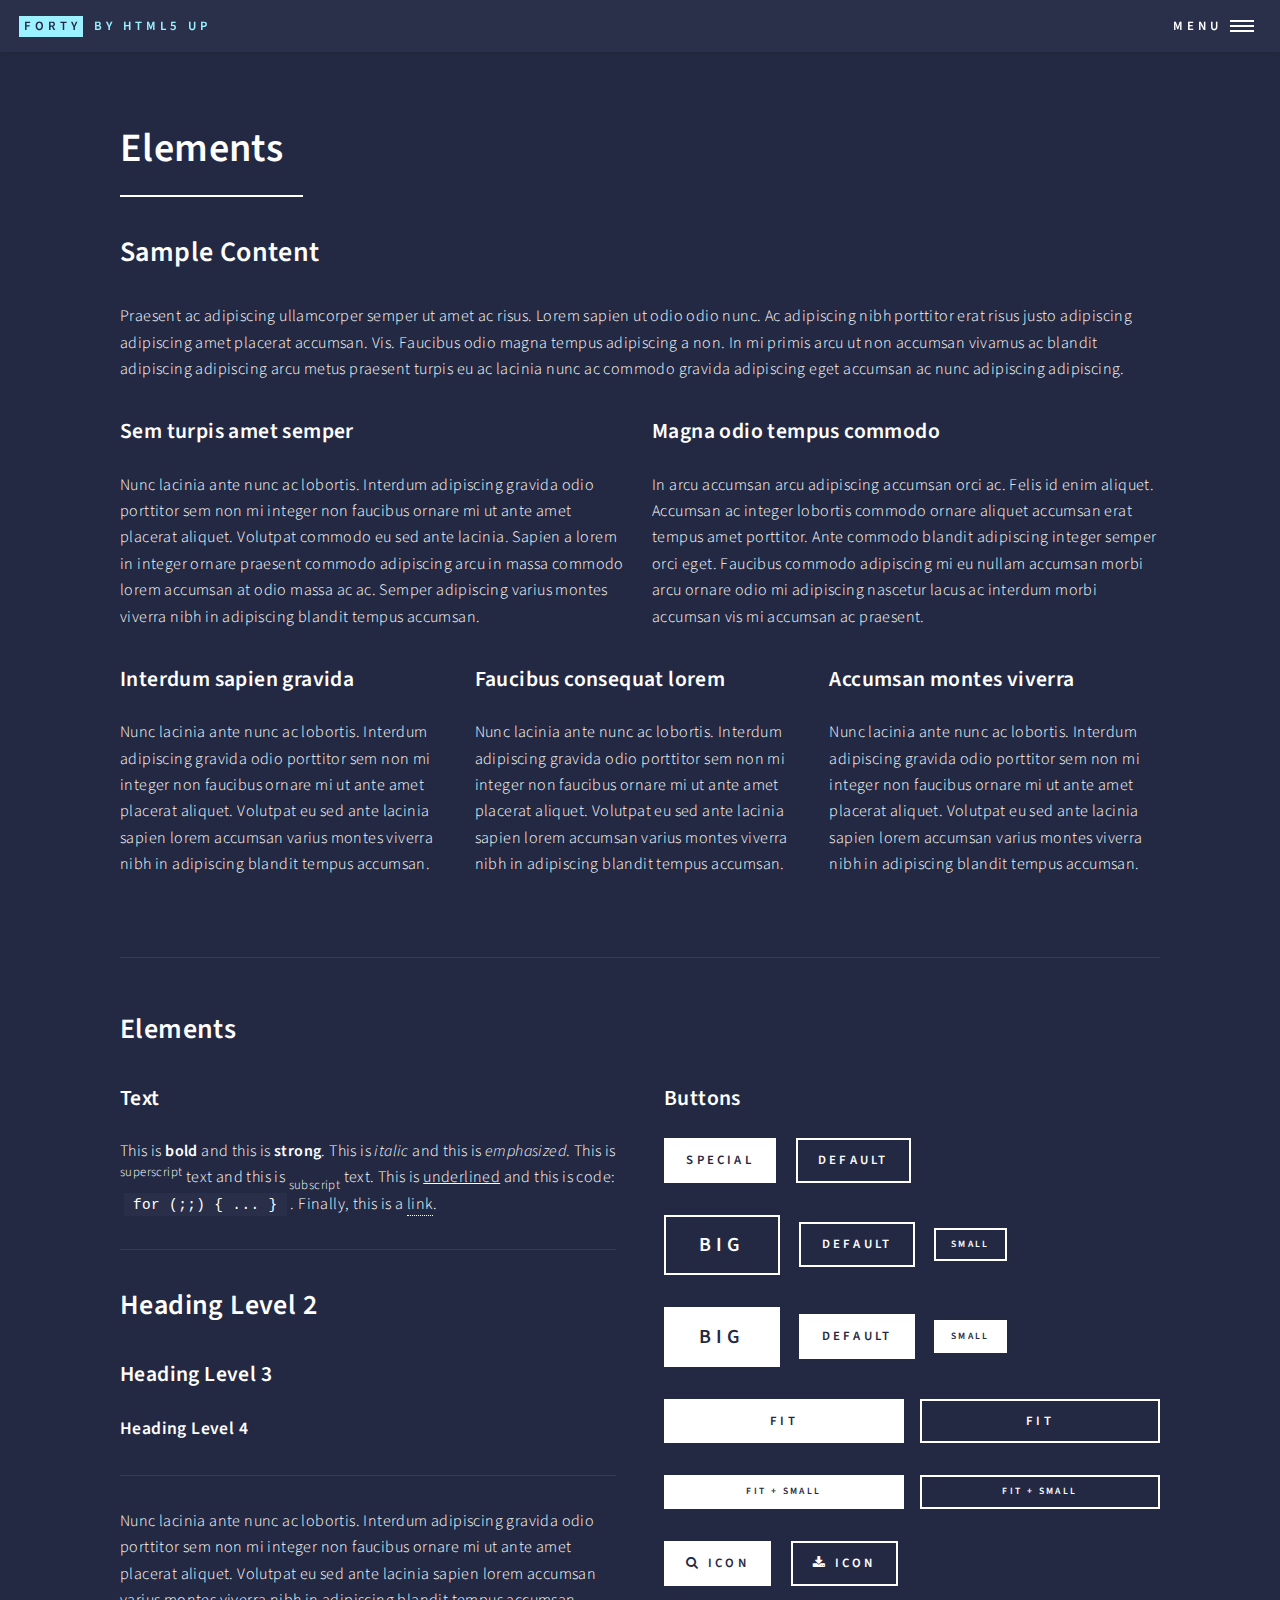
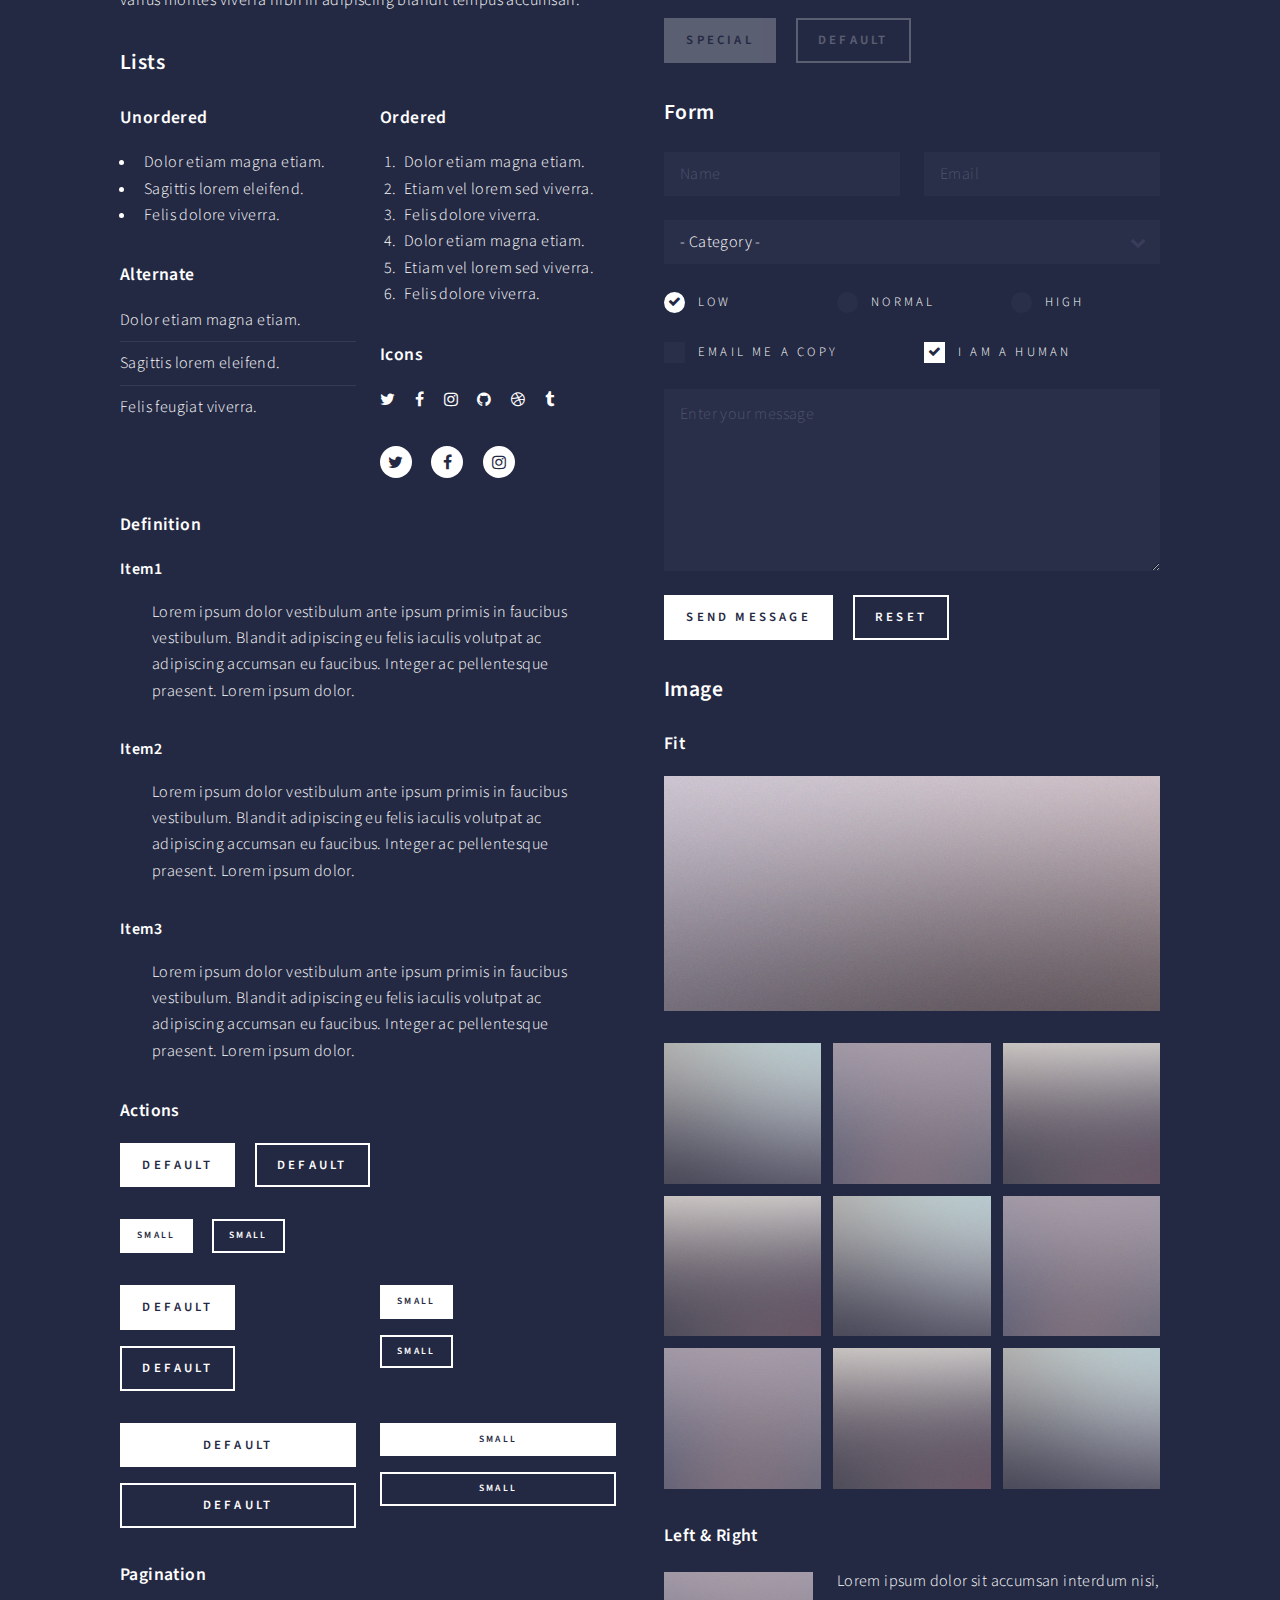
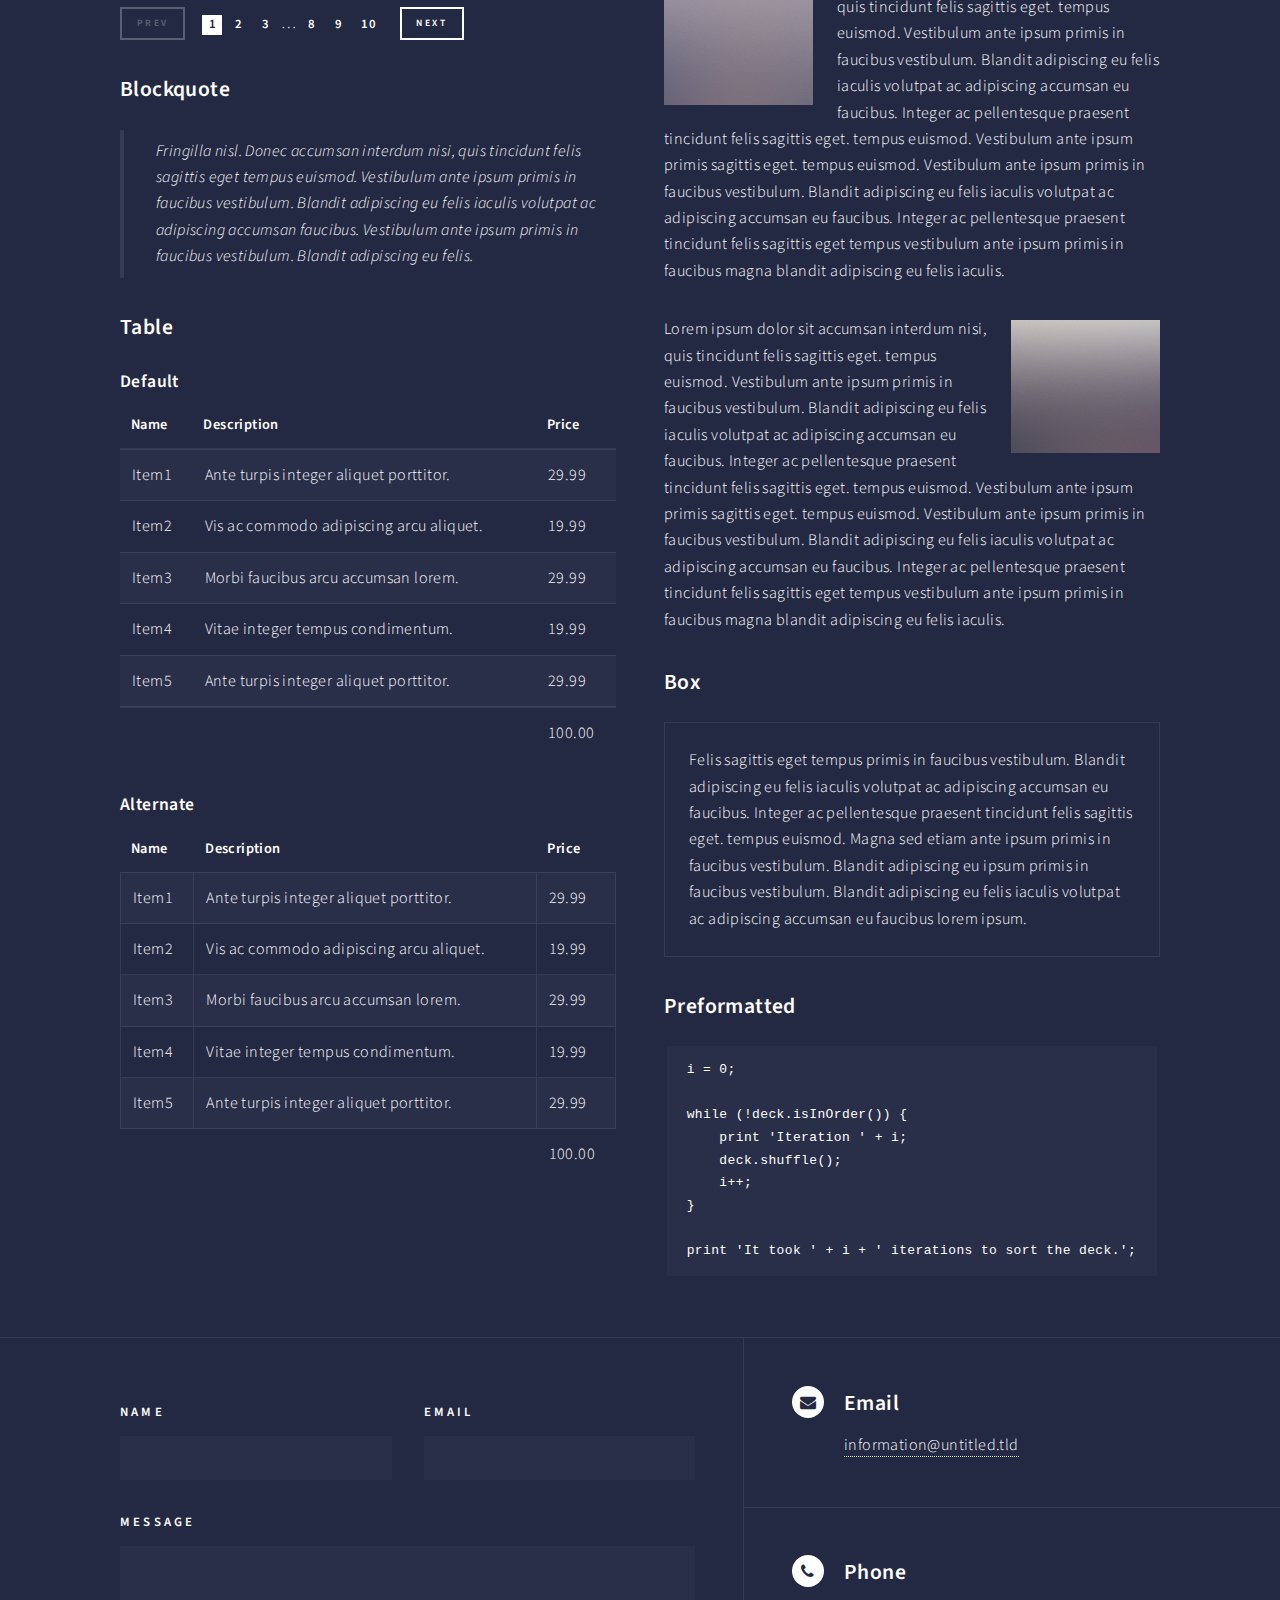
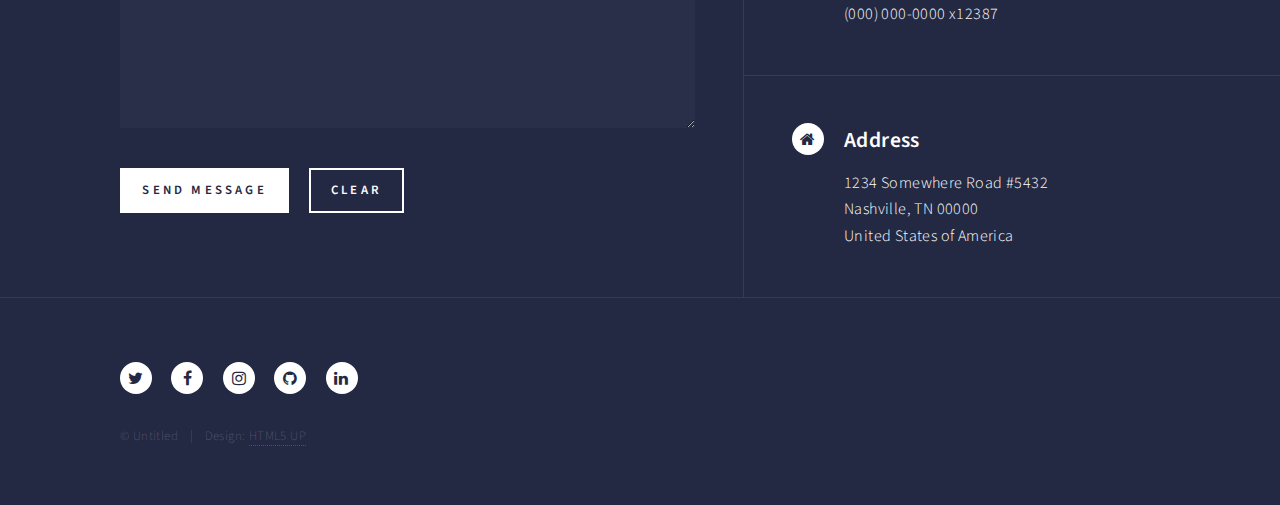
==== elements.html @ f76a2485 "Initial push" ====
<!DOCTYPE HTML>
<!--
	Forty by HTML5 UP
	html5up.net | @ajlkn
	Free for personal and commercial use under the CCA 3.0 license (html5up.net/license)
-->
<html>
	<head>
		<title>Elements - Forty by HTML5 UP</title>
		<meta charset="utf-8" />
		<meta name="viewport" content="width=device-width, initial-scale=1, user-scalable=no" />
		<!--[if lte IE 8]><script src="assets/js/ie/html5shiv.js"></script><![endif]-->
		<link rel="stylesheet" href="assets/css/main.css" />
		<!--[if lte IE 9]><link rel="stylesheet" href="assets/css/ie9.css" /><![endif]-->
		<!--[if lte IE 8]><link rel="stylesheet" href="assets/css/ie8.css" /><![endif]-->
	</head>
	<body>

		<!-- Wrapper -->
			<div id="wrapper">

				<!-- Header -->
					<header id="header">
						<a href="index.html" class="logo"><strong>Forty</strong> <span>by HTML5 UP</span></a>
						<nav>
							<a href="#menu">Menu</a>
						</nav>
					</header>

				<!-- Menu -->
					<nav id="menu">
						<ul class="links">
							<li><a href="index.html">Home</a></li>
							<li><a href="landing.html">Landing</a></li>
							<li><a href="generic.html">Generic</a></li>
							<li><a href="elements.html">Elements</a></li>
						</ul>
						<ul class="actions vertical">
							<li><a href="#" class="button special fit">Get Started</a></li>
							<li><a href="#" class="button fit">Log In</a></li>
						</ul>
					</nav>

				<!-- Main -->
					<div id="main" class="alt">

						<!-- One -->
							<section id="one">
								<div class="inner">
									<header class="major">
										<h1>Elements</h1>
									</header>

									<!-- Content -->
										<h2 id="content">Sample Content</h2>
										<p>Praesent ac adipiscing ullamcorper semper ut amet ac risus. Lorem sapien ut odio odio nunc. Ac adipiscing nibh porttitor erat risus justo adipiscing adipiscing amet placerat accumsan. Vis. Faucibus odio magna tempus adipiscing a non. In mi primis arcu ut non accumsan vivamus ac blandit adipiscing adipiscing arcu metus praesent turpis eu ac lacinia nunc ac commodo gravida adipiscing eget accumsan ac nunc adipiscing adipiscing.</p>
										<div class="row">
											<div class="6u 12u$(small)">
												<h3>Sem turpis amet semper</h3>
												<p>Nunc lacinia ante nunc ac lobortis. Interdum adipiscing gravida odio porttitor sem non mi integer non faucibus ornare mi ut ante amet placerat aliquet. Volutpat commodo eu sed ante lacinia. Sapien a lorem in integer ornare praesent commodo adipiscing arcu in massa commodo lorem accumsan at odio massa ac ac. Semper adipiscing varius montes viverra nibh in adipiscing blandit tempus accumsan.</p>
											</div>
											<div class="6u$ 12u$(small)">
												<h3>Magna odio tempus commodo</h3>
												<p>In arcu accumsan arcu adipiscing accumsan orci ac. Felis id enim aliquet. Accumsan ac integer lobortis commodo ornare aliquet accumsan erat tempus amet porttitor. Ante commodo blandit adipiscing integer semper orci eget. Faucibus commodo adipiscing mi eu nullam accumsan morbi arcu ornare odio mi adipiscing nascetur lacus ac interdum morbi accumsan vis mi accumsan ac praesent.</p>
											</div>
											<!-- Break -->
											<div class="4u 12u$(medium)">
												<h3>Interdum sapien gravida</h3>
												<p>Nunc lacinia ante nunc ac lobortis. Interdum adipiscing gravida odio porttitor sem non mi integer non faucibus ornare mi ut ante amet placerat aliquet. Volutpat eu sed ante lacinia sapien lorem accumsan varius montes viverra nibh in adipiscing blandit tempus accumsan.</p>
											</div>
											<div class="4u 12u$(medium)">
												<h3>Faucibus consequat lorem</h3>
												<p>Nunc lacinia ante nunc ac lobortis. Interdum adipiscing gravida odio porttitor sem non mi integer non faucibus ornare mi ut ante amet placerat aliquet. Volutpat eu sed ante lacinia sapien lorem accumsan varius montes viverra nibh in adipiscing blandit tempus accumsan.</p>
											</div>
											<div class="4u$ 12u$(medium)">
												<h3>Accumsan montes viverra</h3>
												<p>Nunc lacinia ante nunc ac lobortis. Interdum adipiscing gravida odio porttitor sem non mi integer non faucibus ornare mi ut ante amet placerat aliquet. Volutpat eu sed ante lacinia sapien lorem accumsan varius montes viverra nibh in adipiscing blandit tempus accumsan.</p>
											</div>
										</div>

									<hr class="major" />

									<!-- Elements -->
										<h2 id="elements">Elements</h2>
										<div class="row 200%">
											<div class="6u 12u$(medium)">

												<!-- Text stuff -->
													<h3>Text</h3>
													<p>This is <b>bold</b> and this is <strong>strong</strong>. This is <i>italic</i> and this is <em>emphasized</em>.
													This is <sup>superscript</sup> text and this is <sub>subscript</sub> text.
													This is <u>underlined</u> and this is code: <code>for (;;) { ... }</code>.
													Finally, this is a <a href="#">link</a>.</p>
													<hr />
													<h2>Heading Level 2</h2>
													<h3>Heading Level 3</h3>
													<h4>Heading Level 4</h4>
													<hr />
													<p>Nunc lacinia ante nunc ac lobortis. Interdum adipiscing gravida odio porttitor sem non mi integer non faucibus ornare mi ut ante amet placerat aliquet. Volutpat eu sed ante lacinia sapien lorem accumsan varius montes viverra nibh in adipiscing blandit tempus accumsan.</p>

												<!-- Lists -->
													<h3>Lists</h3>
													<div class="row">
														<div class="6u 12u$(small)">

															<h4>Unordered</h4>
															<ul>
																<li>Dolor etiam magna etiam.</li>
																<li>Sagittis lorem eleifend.</li>
																<li>Felis dolore viverra.</li>
															</ul>

															<h4>Alternate</h4>
															<ul class="alt">
																<li>Dolor etiam magna etiam.</li>
																<li>Sagittis lorem eleifend.</li>
																<li>Felis feugiat viverra.</li>
															</ul>

														</div>
														<div class="6u$ 12u$(small)">

															<h4>Ordered</h4>
															<ol>
																<li>Dolor etiam magna etiam.</li>
																<li>Etiam vel lorem sed viverra.</li>
																<li>Felis dolore viverra.</li>
																<li>Dolor etiam magna etiam.</li>
																<li>Etiam vel lorem sed viverra.</li>
																<li>Felis dolore viverra.</li>
															</ol>

															<h4>Icons</h4>
															<ul class="icons">
																<li><a href="#" class="icon fa-twitter"><span class="label">Twitter</span></a></li>
																<li><a href="#" class="icon fa-facebook"><span class="label">Facebook</span></a></li>
																<li><a href="#" class="icon fa-instagram"><span class="label">Instagram</span></a></li>
																<li><a href="#" class="icon fa-github"><span class="label">Github</span></a></li>
																<li><a href="#" class="icon fa-dribbble"><span class="label">Dribbble</span></a></li>
																<li><a href="#" class="icon fa-tumblr"><span class="label">Tumblr</span></a></li>
															</ul>
															<ul class="icons">
																<li><a href="#" class="icon alt fa-twitter"><span class="label">Twitter</span></a></li>
																<li><a href="#" class="icon alt fa-facebook"><span class="label">Facebook</span></a></li>
																<li><a href="#" class="icon alt fa-instagram"><span class="label">Instagram</span></a></li>
															</ul>

														</div>
													</div>
													<h4>Definition</h4>
													<dl>
														<dt>Item1</dt>
														<dd>
															<p>Lorem ipsum dolor vestibulum ante ipsum primis in faucibus vestibulum. Blandit adipiscing eu felis iaculis volutpat ac adipiscing accumsan eu faucibus. Integer ac pellentesque praesent. Lorem ipsum dolor.</p>
														</dd>
														<dt>Item2</dt>
														<dd>
															<p>Lorem ipsum dolor vestibulum ante ipsum primis in faucibus vestibulum. Blandit adipiscing eu felis iaculis volutpat ac adipiscing accumsan eu faucibus. Integer ac pellentesque praesent. Lorem ipsum dolor.</p>
														</dd>
														<dt>Item3</dt>
														<dd>
															<p>Lorem ipsum dolor vestibulum ante ipsum primis in faucibus vestibulum. Blandit adipiscing eu felis iaculis volutpat ac adipiscing accumsan eu faucibus. Integer ac pellentesque praesent. Lorem ipsum dolor.</p>
														</dd>
													</dl>

													<h4>Actions</h4>
													<ul class="actions">
														<li><a href="#" class="button special">Default</a></li>
														<li><a href="#" class="button">Default</a></li>
													</ul>
													<ul class="actions small">
														<li><a href="#" class="button special small">Small</a></li>
														<li><a href="#" class="button small">Small</a></li>
													</ul>
													<div class="row">
														<div class="6u 12u$(small)">
															<ul class="actions vertical">
																<li><a href="#" class="button special">Default</a></li>
																<li><a href="#" class="button">Default</a></li>
															</ul>
														</div>
														<div class="6u$ 12u$(small)">
															<ul class="actions vertical small">
																<li><a href="#" class="button special small">Small</a></li>
																<li><a href="#" class="button small">Small</a></li>
															</ul>
														</div>
														<div class="6u 12u$(small)">
															<ul class="actions vertical">
																<li><a href="#" class="button special fit">Default</a></li>
																<li><a href="#" class="button fit">Default</a></li>
															</ul>
														</div>
														<div class="6u$ 12u$(small)">
															<ul class="actions vertical small">
																<li><a href="#" class="button special small fit">Small</a></li>
																<li><a href="#" class="button small fit">Small</a></li>
															</ul>
														</div>
													</div>

													<h4>Pagination</h4>
													<ul class="pagination">
														<li><span class="button small disabled">Prev</span></li>
														<li><a href="#" class="page active">1</a></li>
														<li><a href="#" class="page">2</a></li>
														<li><a href="#" class="page">3</a></li>
														<li><span>&hellip;</span></li>
														<li><a href="#" class="page">8</a></li>
														<li><a href="#" class="page">9</a></li>
														<li><a href="#" class="page">10</a></li>
														<li><a href="#" class="button small">Next</a></li>
													</ul>

												<!-- Blockquote -->
													<h3>Blockquote</h3>
													<blockquote>Fringilla nisl. Donec accumsan interdum nisi, quis tincidunt felis sagittis eget tempus euismod. Vestibulum ante ipsum primis in faucibus vestibulum. Blandit adipiscing eu felis iaculis volutpat ac adipiscing accumsan faucibus. Vestibulum ante ipsum primis in faucibus vestibulum. Blandit adipiscing eu felis.</blockquote>

												<!-- Table -->
													<h3>Table</h3>

													<h4>Default</h4>
													<div class="table-wrapper">
														<table>
															<thead>
																<tr>
																	<th>Name</th>
																	<th>Description</th>
																	<th>Price</th>
																</tr>
															</thead>
															<tbody>
																<tr>
																	<td>Item1</td>
																	<td>Ante turpis integer aliquet porttitor.</td>
																	<td>29.99</td>
																</tr>
																<tr>
																	<td>Item2</td>
																	<td>Vis ac commodo adipiscing arcu aliquet.</td>
																	<td>19.99</td>
																</tr>
																<tr>
																	<td>Item3</td>
																	<td> Morbi faucibus arcu accumsan lorem.</td>
																	<td>29.99</td>
																</tr>
																<tr>
																	<td>Item4</td>
																	<td>Vitae integer tempus condimentum.</td>
																	<td>19.99</td>
																</tr>
																<tr>
																	<td>Item5</td>
																	<td>Ante turpis integer aliquet porttitor.</td>
																	<td>29.99</td>
																</tr>
															</tbody>
															<tfoot>
																<tr>
																	<td colspan="2"></td>
																	<td>100.00</td>
																</tr>
															</tfoot>
														</table>
													</div>

													<h4>Alternate</h4>
													<div class="table-wrapper">
														<table class="alt">
															<thead>
																<tr>
																	<th>Name</th>
																	<th>Description</th>
																	<th>Price</th>
																</tr>
															</thead>
															<tbody>
																<tr>
																	<td>Item1</td>
																	<td>Ante turpis integer aliquet porttitor.</td>
																	<td>29.99</td>
																</tr>
																<tr>
																	<td>Item2</td>
																	<td>Vis ac commodo adipiscing arcu aliquet.</td>
																	<td>19.99</td>
																</tr>
																<tr>
																	<td>Item3</td>
																	<td> Morbi faucibus arcu accumsan lorem.</td>
																	<td>29.99</td>
																</tr>
																<tr>
																	<td>Item4</td>
																	<td>Vitae integer tempus condimentum.</td>
																	<td>19.99</td>
																</tr>
																<tr>
																	<td>Item5</td>
																	<td>Ante turpis integer aliquet porttitor.</td>
																	<td>29.99</td>
																</tr>
															</tbody>
															<tfoot>
																<tr>
																	<td colspan="2"></td>
																	<td>100.00</td>
																</tr>
															</tfoot>
														</table>
													</div>

											</div>
											<div class="6u$ 12u$(medium)">

												<!-- Buttons -->
													<h3>Buttons</h3>
													<ul class="actions">
														<li><a href="#" class="button special">Special</a></li>
														<li><a href="#" class="button">Default</a></li>
													</ul>
													<ul class="actions">
														<li><a href="#" class="button big">Big</a></li>
														<li><a href="#" class="button">Default</a></li>
														<li><a href="#" class="button small">Small</a></li>
													</ul>
													<ul class="actions">
														<li><a href="#" class="button special big">Big</a></li>
														<li><a href="#" class="button special">Default</a></li>
														<li><a href="#" class="button special small">Small</a></li>
													</ul>
													<ul class="actions fit">
														<li><a href="#" class="button special fit">Fit</a></li>
														<li><a href="#" class="button fit">Fit</a></li>
													</ul>
													<ul class="actions fit small">
														<li><a href="#" class="button special fit small">Fit + Small</a></li>
														<li><a href="#" class="button fit small">Fit + Small</a></li>
													</ul>
													<ul class="actions">
														<li><a href="#" class="button special icon fa-search">Icon</a></li>
														<li><a href="#" class="button icon fa-download">Icon</a></li>
													</ul>
													<ul class="actions">
														<li><span class="button special disabled">Special</span></li>
														<li><span class="button disabled">Default</span></li>
													</ul>

												<!-- Form -->
													<h3>Form</h3>

													<form method="post" action="#">
														<div class="row uniform">
															<div class="6u 12u$(xsmall)">
																<input type="text" name="demo-name" id="demo-name" value="" placeholder="Name" />
															</div>
															<div class="6u$ 12u$(xsmall)">
																<input type="email" name="demo-email" id="demo-email" value="" placeholder="Email" />
															</div>
															<!-- Break -->
															<div class="12u$">
																<div class="select-wrapper">
																	<select name="demo-category" id="demo-category">
																		<option value="">- Category -</option>
																		<option value="1">Manufacturing</option>
																		<option value="1">Shipping</option>
																		<option value="1">Administration</option>
																		<option value="1">Human Resources</option>
																	</select>
																</div>
															</div>
															<!-- Break -->
															<div class="4u 12u$(small)">
																<input type="radio" id="demo-priority-low" name="demo-priority" checked>
																<label for="demo-priority-low">Low</label>
															</div>
															<div class="4u 12u$(small)">
																<input type="radio" id="demo-priority-normal" name="demo-priority">
																<label for="demo-priority-normal">Normal</label>
															</div>
															<div class="4u$ 12u$(small)">
																<input type="radio" id="demo-priority-high" name="demo-priority">
																<label for="demo-priority-high">High</label>
															</div>
															<!-- Break -->
															<div class="6u 12u$(small)">
																<input type="checkbox" id="demo-copy" name="demo-copy">
																<label for="demo-copy">Email me a copy</label>
															</div>
															<div class="6u$ 12u$(small)">
																<input type="checkbox" id="demo-human" name="demo-human" checked>
																<label for="demo-human">I am a human</label>
															</div>
															<!-- Break -->
															<div class="12u$">
																<textarea name="demo-message" id="demo-message" placeholder="Enter your message" rows="6"></textarea>
															</div>
															<!-- Break -->
															<div class="12u$">
																<ul class="actions">
																	<li><input type="submit" value="Send Message" class="special" /></li>
																	<li><input type="reset" value="Reset" /></li>
																</ul>
															</div>
														</div>
													</form>

												<!-- Image -->
													<h3>Image</h3>

													<h4>Fit</h4>
													<span class="image fit"><img src="images/pic03.jpg" alt="" /></span>
													<div class="box alt">
														<div class="row 50% uniform">
															<div class="4u"><span class="image fit"><img src="images/pic08.jpg" alt="" /></span></div>
															<div class="4u"><span class="image fit"><img src="images/pic09.jpg" alt="" /></span></div>
															<div class="4u$"><span class="image fit"><img src="images/pic10.jpg" alt="" /></span></div>
															<!-- Break -->
															<div class="4u"><span class="image fit"><img src="images/pic10.jpg" alt="" /></span></div>
															<div class="4u"><span class="image fit"><img src="images/pic08.jpg" alt="" /></span></div>
															<div class="4u$"><span class="image fit"><img src="images/pic09.jpg" alt="" /></span></div>
															<!-- Break -->
															<div class="4u"><span class="image fit"><img src="images/pic09.jpg" alt="" /></span></div>
															<div class="4u"><span class="image fit"><img src="images/pic10.jpg" alt="" /></span></div>
															<div class="4u$"><span class="image fit"><img src="images/pic08.jpg" alt="" /></span></div>
														</div>
													</div>

													<h4>Left &amp; Right</h4>
													<p><span class="image left"><img src="images/pic09.jpg" alt="" /></span>Lorem ipsum dolor sit accumsan interdum nisi, quis tincidunt felis sagittis eget. tempus euismod. Vestibulum ante ipsum primis in faucibus vestibulum. Blandit adipiscing eu felis iaculis volutpat ac adipiscing accumsan eu faucibus. Integer ac pellentesque praesent tincidunt felis sagittis eget. tempus euismod. Vestibulum ante ipsum primis sagittis eget. tempus euismod. Vestibulum ante ipsum primis in faucibus vestibulum. Blandit adipiscing eu felis iaculis volutpat ac adipiscing accumsan eu faucibus. Integer ac pellentesque praesent tincidunt felis sagittis eget tempus vestibulum ante ipsum primis in faucibus magna blandit adipiscing eu felis iaculis.</p>
													<p><span class="image right"><img src="images/pic10.jpg" alt="" /></span>Lorem ipsum dolor sit accumsan interdum nisi, quis tincidunt felis sagittis eget. tempus euismod. Vestibulum ante ipsum primis in faucibus vestibulum. Blandit adipiscing eu felis iaculis volutpat ac adipiscing accumsan eu faucibus. Integer ac pellentesque praesent tincidunt felis sagittis eget. tempus euismod. Vestibulum ante ipsum primis sagittis eget. tempus euismod. Vestibulum ante ipsum primis in faucibus vestibulum. Blandit adipiscing eu felis iaculis volutpat ac adipiscing accumsan eu faucibus. Integer ac pellentesque praesent tincidunt felis sagittis eget tempus vestibulum ante ipsum primis in faucibus magna blandit adipiscing eu felis iaculis.</p>

												<!-- Box -->
													<h3>Box</h3>
													<div class="box">
														<p>Felis sagittis eget tempus primis in faucibus vestibulum. Blandit adipiscing eu felis iaculis volutpat ac adipiscing accumsan eu faucibus. Integer ac pellentesque praesent tincidunt felis sagittis eget. tempus euismod. Magna sed etiam ante ipsum primis in faucibus vestibulum. Blandit adipiscing eu ipsum primis in faucibus vestibulum. Blandit adipiscing eu felis iaculis volutpat ac adipiscing accumsan eu faucibus lorem ipsum.</p>
													</div>

												<!-- Preformatted Code -->
													<h3>Preformatted</h3>
													<pre><code>i = 0;

while (!deck.isInOrder()) {
    print 'Iteration ' + i;
    deck.shuffle();
    i++;
}

print 'It took ' + i + ' iterations to sort the deck.';
</code></pre>

											</div>
										</div>

								</div>
							</section>

					</div>

				<!-- Contact -->
					<section id="contact">
						<div class="inner">
							<section>
								<form method="post" action="#">
									<div class="field half first">
										<label for="name">Name</label>
										<input type="text" name="name" id="name" />
									</div>
									<div class="field half">
										<label for="email">Email</label>
										<input type="text" name="email" id="email" />
									</div>
									<div class="field">
										<label for="message">Message</label>
										<textarea name="message" id="message" rows="6"></textarea>
									</div>
									<ul class="actions">
										<li><input type="submit" value="Send Message" class="special" /></li>
										<li><input type="reset" value="Clear" /></li>
									</ul>
								</form>
							</section>
							<section class="split">
								<section>
									<div class="contact-method">
										<span class="icon alt fa-envelope"></span>
										<h3>Email</h3>
										<a href="#">information@untitled.tld</a>
									</div>
								</section>
								<section>
									<div class="contact-method">
										<span class="icon alt fa-phone"></span>
										<h3>Phone</h3>
										<span>(000) 000-0000 x12387</span>
									</div>
								</section>
								<section>
									<div class="contact-method">
										<span class="icon alt fa-home"></span>
										<h3>Address</h3>
										<span>1234 Somewhere Road #5432<br />
										Nashville, TN 00000<br />
										United States of America</span>
									</div>
								</section>
							</section>
						</div>
					</section>

				<!-- Footer -->
					<footer id="footer">
						<div class="inner">
							<ul class="icons">
								<li><a href="#" class="icon alt fa-twitter"><span class="label">Twitter</span></a></li>
								<li><a href="#" class="icon alt fa-facebook"><span class="label">Facebook</span></a></li>
								<li><a href="#" class="icon alt fa-instagram"><span class="label">Instagram</span></a></li>
								<li><a href="#" class="icon alt fa-github"><span class="label">GitHub</span></a></li>
								<li><a href="#" class="icon alt fa-linkedin"><span class="label">LinkedIn</span></a></li>
							</ul>
							<ul class="copyright">
								<li>&copy; Untitled</li><li>Design: <a href="https://html5up.net">HTML5 UP</a></li>
							</ul>
						</div>
					</footer>

			</div>

		<!-- Scripts -->
			<script src="assets/js/jquery.min.js"></script>
			<script src="assets/js/jquery.scrolly.min.js"></script>
			<script src="assets/js/jquery.scrollex.min.js"></script>
			<script src="assets/js/skel.min.js"></script>
			<script src="assets/js/util.js"></script>
			<!--[if lte IE 8]><script src="assets/js/ie/respond.min.js"></script><![endif]-->
			<script src="assets/js/main.js"></script>

	</body>
</html>
---- assets/css/main.css ----
@import url(font-awesome.min.css);
@import url("https://fonts.googleapis.com/css?family=Source+Sans+Pro:300,300italic,600,600italic");

/*
	Forty by HTML5 UP
	html5up.net | @ajlkn
	Free for personal and commercial use under the CCA 3.0 license (html5up.net/license)
*/

/* Reset */

	html, body, div, span, applet, object, iframe, h1, h2, h3, h4, h5, h6, p, blockquote, pre, a, abbr, acronym, address, big, cite, code, del, dfn, em, img, ins, kbd, q, s, samp, small, strike, strong, sub, sup, tt, var, b, u, i, center, dl, dt, dd, ol, ul, li, fieldset, form, label, legend, table, caption, tbody, tfoot, thead, tr, th, td, article, aside, canvas, details, embed, figure, figcaption, footer, header, hgroup, menu, nav, output, ruby, section, summary, time, mark, audio, video {
		margin: 0;
		padding: 0;
		border: 0;
		font-size: 100%;
		font: inherit;
		vertical-align: baseline;
	}

	article, aside, details, figcaption, figure, footer, header, hgroup, menu, nav, section {
		display: block;
	}

	body {
		line-height: 1;
	}

	ol, ul {
		list-style: none;
	}

	blockquote, q {
		quotes: none;
	}

	blockquote:before, blockquote:after, q:before, q:after {
		content: '';
		content: none;
	}

	table {
		border-collapse: collapse;
		border-spacing: 0;
	}

	body {
		-webkit-text-size-adjust: none;
	}

/* Box Model */

	*, *:before, *:after {
		-moz-box-sizing: border-box;
		-webkit-box-sizing: border-box;
		box-sizing: border-box;
	}

/* Grid */

	.row {
		border-bottom: solid 1px transparent;
		-moz-box-sizing: border-box;
		-webkit-box-sizing: border-box;
		box-sizing: border-box;
	}

	.row > * {
		float: left;
		-moz-box-sizing: border-box;
		-webkit-box-sizing: border-box;
		box-sizing: border-box;
	}

	.row:after, .row:before {
		content: '';
		display: block;
		clear: both;
		height: 0;
	}

	.row.uniform > * > :first-child {
		margin-top: 0;
	}

	.row.uniform > * > :last-child {
		margin-bottom: 0;
	}

	.row.\30 \25 > * {
		padding: 0 0 0 0em;
	}

	.row.\30 \25 {
		margin: 0 0 -1px 0em;
	}

	.row.uniform.\30 \25 > * {
		padding: 0em 0 0 0em;
	}

	.row.uniform.\30 \25 {
		margin: 0em 0 -1px 0em;
	}

	.row > * {
		padding: 0 0 0 2em;
	}

	.row {
		margin: 0 0 -1px -2em;
	}

	.row.uniform > * {
		padding: 2em 0 0 2em;
	}

	.row.uniform {
		margin: -2em 0 -1px -2em;
	}

	.row.\32 00\25 > * {
		padding: 0 0 0 4em;
	}

	.row.\32 00\25 {
		margin: 0 0 -1px -4em;
	}

	.row.uniform.\32 00\25 > * {
		padding: 4em 0 0 4em;
	}

	.row.uniform.\32 00\25 {
		margin: -4em 0 -1px -4em;
	}

	.row.\31 50\25 > * {
		padding: 0 0 0 3em;
	}

	.row.\31 50\25 {
		margin: 0 0 -1px -3em;
	}

	.row.uniform.\31 50\25 > * {
		padding: 3em 0 0 3em;
	}

	.row.uniform.\31 50\25 {
		margin: -3em 0 -1px -3em;
	}

	.row.\35 0\25 > * {
		padding: 0 0 0 1em;
	}

	.row.\35 0\25 {
		margin: 0 0 -1px -1em;
	}

	.row.uniform.\35 0\25 > * {
		padding: 1em 0 0 1em;
	}

	.row.uniform.\35 0\25 {
		margin: -1em 0 -1px -1em;
	}

	.row.\32 5\25 > * {
		padding: 0 0 0 0.5em;
	}

	.row.\32 5\25 {
		margin: 0 0 -1px -0.5em;
	}

	.row.uniform.\32 5\25 > * {
		padding: 0.5em 0 0 0.5em;
	}

	.row.uniform.\32 5\25 {
		margin: -0.5em 0 -1px -0.5em;
	}

	.\31 2u, .\31 2u\24 {
		width: 100%;
		clear: none;
		margin-left: 0;
	}

	.\31 1u, .\31 1u\24 {
		width: 91.6666666667%;
		clear: none;
		margin-left: 0;
	}

	.\31 0u, .\31 0u\24 {
		width: 83.3333333333%;
		clear: none;
		margin-left: 0;
	}

	.\39 u, .\39 u\24 {
		width: 75%;
		clear: none;
		margin-left: 0;
	}

	.\38 u, .\38 u\24 {
		width: 66.6666666667%;
		clear: none;
		margin-left: 0;
	}

	.\37 u, .\37 u\24 {
		width: 58.3333333333%;
		clear: none;
		margin-left: 0;
	}

	.\36 u, .\36 u\24 {
		width: 50%;
		clear: none;
		margin-left: 0;
	}

	.\35 u, .\35 u\24 {
		width: 41.6666666667%;
		clear: none;
		margin-left: 0;
	}

	.\34 u, .\34 u\24 {
		width: 33.3333333333%;
		clear: none;
		margin-left: 0;
	}

	.\33 u, .\33 u\24 {
		width: 25%;
		clear: none;
		margin-left: 0;
	}

	.\32 u, .\32 u\24 {
		width: 16.6666666667%;
		clear: none;
		margin-left: 0;
	}

	.\31 u, .\31 u\24 {
		width: 8.3333333333%;
		clear: none;
		margin-left: 0;
	}

	.\31 2u\24 + *,
	.\31 1u\24 + *,
	.\31 0u\24 + *,
	.\39 u\24 + *,
	.\38 u\24 + *,
	.\37 u\24 + *,
	.\36 u\24 + *,
	.\35 u\24 + *,
	.\34 u\24 + *,
	.\33 u\24 + *,
	.\32 u\24 + *,
	.\31 u\24 + * {
		clear: left;
	}

	.\-11u {
		margin-left: 91.66667%;
	}

	.\-10u {
		margin-left: 83.33333%;
	}

	.\-9u {
		margin-left: 75%;
	}

	.\-8u {
		margin-left: 66.66667%;
	}

	.\-7u {
		margin-left: 58.33333%;
	}

	.\-6u {
		margin-left: 50%;
	}

	.\-5u {
		margin-left: 41.66667%;
	}

	.\-4u {
		margin-left: 33.33333%;
	}

	.\-3u {
		margin-left: 25%;
	}

	.\-2u {
		margin-left: 16.66667%;
	}

	.\-1u {
		margin-left: 8.33333%;
	}

	@media screen and (max-width: 1680px) {

		.row > * {
			padding: 0 0 0 2em;
		}

		.row {
			margin: 0 0 -1px -2em;
		}

		.row.uniform > * {
			padding: 2em 0 0 2em;
		}

		.row.uniform {
			margin: -2em 0 -1px -2em;
		}

		.row.\32 00\25 > * {
			padding: 0 0 0 4em;
		}

		.row.\32 00\25 {
			margin: 0 0 -1px -4em;
		}

		.row.uniform.\32 00\25 > * {
			padding: 4em 0 0 4em;
		}

		.row.uniform.\32 00\25 {
			margin: -4em 0 -1px -4em;
		}

		.row.\31 50\25 > * {
			padding: 0 0 0 3em;
		}

		.row.\31 50\25 {
			margin: 0 0 -1px -3em;
		}

		.row.uniform.\31 50\25 > * {
			padding: 3em 0 0 3em;
		}

		.row.uniform.\31 50\25 {
			margin: -3em 0 -1px -3em;
		}

		.row.\35 0\25 > * {
			padding: 0 0 0 1em;
		}

		.row.\35 0\25 {
			margin: 0 0 -1px -1em;
		}

		.row.uniform.\35 0\25 > * {
			padding: 1em 0 0 1em;
		}

		.row.uniform.\35 0\25 {
			margin: -1em 0 -1px -1em;
		}

		.row.\32 5\25 > * {
			padding: 0 0 0 0.5em;
		}

		.row.\32 5\25 {
			margin: 0 0 -1px -0.5em;
		}

		.row.uniform.\32 5\25 > * {
			padding: 0.5em 0 0 0.5em;
		}

		.row.uniform.\32 5\25 {
			margin: -0.5em 0 -1px -0.5em;
		}

		.\31 2u\28xlarge\29, .\31 2u\24\28xlarge\29 {
			width: 100%;
			clear: none;
			margin-left: 0;
		}

		.\31 1u\28xlarge\29, .\31 1u\24\28xlarge\29 {
			width: 91.6666666667%;
			clear: none;
			margin-left: 0;
		}

		.\31 0u\28xlarge\29, .\31 0u\24\28xlarge\29 {
			width: 83.3333333333%;
			clear: none;
			margin-left: 0;
		}

		.\39 u\28xlarge\29, .\39 u\24\28xlarge\29 {
			width: 75%;
			clear: none;
			margin-left: 0;
		}

		.\38 u\28xlarge\29, .\38 u\24\28xlarge\29 {
			width: 66.6666666667%;
			clear: none;
			margin-left: 0;
		}

		.\37 u\28xlarge\29, .\37 u\24\28xlarge\29 {
			width: 58.3333333333%;
			clear: none;
			margin-left: 0;
		}

		.\36 u\28xlarge\29, .\36 u\24\28xlarge\29 {
			width: 50%;
			clear: none;
			margin-left: 0;
		}

		.\35 u\28xlarge\29, .\35 u\24\28xlarge\29 {
			width: 41.6666666667%;
			clear: none;
			margin-left: 0;
		}

		.\34 u\28xlarge\29, .\34 u\24\28xlarge\29 {
			width: 33.3333333333%;
			clear: none;
			margin-left: 0;
		}

		.\33 u\28xlarge\29, .\33 u\24\28xlarge\29 {
			width: 25%;
			clear: none;
			margin-left: 0;
		}

		.\32 u\28xlarge\29, .\32 u\24\28xlarge\29 {
			width: 16.6666666667%;
			clear: none;
			margin-left: 0;
		}

		.\31 u\28xlarge\29, .\31 u\24\28xlarge\29 {
			width: 8.3333333333%;
			clear: none;
			margin-left: 0;
		}

		.\31 2u\24\28xlarge\29 + *,
		.\31 1u\24\28xlarge\29 + *,
		.\31 0u\24\28xlarge\29 + *,
		.\39 u\24\28xlarge\29 + *,
		.\38 u\24\28xlarge\29 + *,
		.\37 u\24\28xlarge\29 + *,
		.\36 u\24\28xlarge\29 + *,
		.\35 u\24\28xlarge\29 + *,
		.\34 u\24\28xlarge\29 + *,
		.\33 u\24\28xlarge\29 + *,
		.\32 u\24\28xlarge\29 + *,
		.\31 u\24\28xlarge\29 + * {
			clear: left;
		}

		.\-11u\28xlarge\29 {
			margin-left: 91.66667%;
		}

		.\-10u\28xlarge\29 {
			margin-left: 83.33333%;
		}

		.\-9u\28xlarge\29 {
			margin-left: 75%;
		}

		.\-8u\28xlarge\29 {
			margin-left: 66.66667%;
		}

		.\-7u\28xlarge\29 {
			margin-left: 58.33333%;
		}

		.\-6u\28xlarge\29 {
			margin-left: 50%;
		}

		.\-5u\28xlarge\29 {
			margin-left: 41.66667%;
		}

		.\-4u\28xlarge\29 {
			margin-left: 33.33333%;
		}

		.\-3u\28xlarge\29 {
			margin-left: 25%;
		}

		.\-2u\28xlarge\29 {
			margin-left: 16.66667%;
		}

		.\-1u\28xlarge\29 {
			margin-left: 8.33333%;
		}

	}

	@media screen and (max-width: 1280px) {

		.row > * {
			padding: 0 0 0 1.5em;
		}

		.row {
			margin: 0 0 -1px -1.5em;
		}

		.row.uniform > * {
			padding: 1.5em 0 0 1.5em;
		}

		.row.uniform {
			margin: -1.5em 0 -1px -1.5em;
		}

		.row.\32 00\25 > * {
			padding: 0 0 0 3em;
		}

		.row.\32 00\25 {
			margin: 0 0 -1px -3em;
		}

		.row.uniform.\32 00\25 > * {
			padding: 3em 0 0 3em;
		}

		.row.uniform.\32 00\25 {
			margin: -3em 0 -1px -3em;
		}

		.row.\31 50\25 > * {
			padding: 0 0 0 2.25em;
		}

		.row.\31 50\25 {
			margin: 0 0 -1px -2.25em;
		}

		.row.uniform.\31 50\25 > * {
			padding: 2.25em 0 0 2.25em;
		}

		.row.uniform.\31 50\25 {
			margin: -2.25em 0 -1px -2.25em;
		}

		.row.\35 0\25 > * {
			padding: 0 0 0 0.75em;
		}

		.row.\35 0\25 {
			margin: 0 0 -1px -0.75em;
		}

		.row.uniform.\35 0\25 > * {
			padding: 0.75em 0 0 0.75em;
		}

		.row.uniform.\35 0\25 {
			margin: -0.75em 0 -1px -0.75em;
		}

		.row.\32 5\25 > * {
			padding: 0 0 0 0.375em;
		}

		.row.\32 5\25 {
			margin: 0 0 -1px -0.375em;
		}

		.row.uniform.\32 5\25 > * {
			padding: 0.375em 0 0 0.375em;
		}

		.row.uniform.\32 5\25 {
			margin: -0.375em 0 -1px -0.375em;
		}

		.\31 2u\28large\29, .\31 2u\24\28large\29 {
			width: 100%;
			clear: none;
			margin-left: 0;
		}

		.\31 1u\28large\29, .\31 1u\24\28large\29 {
			width: 91.6666666667%;
			clear: none;
			margin-left: 0;
		}

		.\31 0u\28large\29, .\31 0u\24\28large\29 {
			width: 83.3333333333%;
			clear: none;
			margin-left: 0;
		}

		.\39 u\28large\29, .\39 u\24\28large\29 {
			width: 75%;
			clear: none;
			margin-left: 0;
		}

		.\38 u\28large\29, .\38 u\24\28large\29 {
			width: 66.6666666667%;
			clear: none;
			margin-left: 0;
		}

		.\37 u\28large\29, .\37 u\24\28large\29 {
			width: 58.3333333333%;
			clear: none;
			margin-left: 0;
		}

		.\36 u\28large\29, .\36 u\24\28large\29 {
			width: 50%;
			clear: none;
			margin-left: 0;
		}

		.\35 u\28large\29, .\35 u\24\28large\29 {
			width: 41.6666666667%;
			clear: none;
			margin-left: 0;
		}

		.\34 u\28large\29, .\34 u\24\28large\29 {
			width: 33.3333333333%;
			clear: none;
			margin-left: 0;
		}

		.\33 u\28large\29, .\33 u\24\28large\29 {
			width: 25%;
			clear: none;
			margin-left: 0;
		}

		.\32 u\28large\29, .\32 u\24\28large\29 {
			width: 16.6666666667%;
			clear: none;
			margin-left: 0;
		}

		.\31 u\28large\29, .\31 u\24\28large\29 {
			width: 8.3333333333%;
			clear: none;
			margin-left: 0;
		}

		.\31 2u\24\28large\29 + *,
		.\31 1u\24\28large\29 + *,
		.\31 0u\24\28large\29 + *,
		.\39 u\24\28large\29 + *,
		.\38 u\24\28large\29 + *,
		.\37 u\24\28large\29 + *,
		.\36 u\24\28large\29 + *,
		.\35 u\24\28large\29 + *,
		.\34 u\24\28large\29 + *,
		.\33 u\24\28large\29 + *,
		.\32 u\24\28large\29 + *,
		.\31 u\24\28large\29 + * {
			clear: left;
		}

		.\-11u\28large\29 {
			margin-left: 91.66667%;
		}

		.\-10u\28large\29 {
			margin-left: 83.33333%;
		}

		.\-9u\28large\29 {
			margin-left: 75%;
		}

		.\-8u\28large\29 {
			margin-left: 66.66667%;
		}

		.\-7u\28large\29 {
			margin-left: 58.33333%;
		}

		.\-6u\28large\29 {
			margin-left: 50%;
		}

		.\-5u\28large\29 {
			margin-left: 41.66667%;
		}

		.\-4u\28large\29 {
			margin-left: 33.33333%;
		}

		.\-3u\28large\29 {
			margin-left: 25%;
		}

		.\-2u\28large\29 {
			margin-left: 16.66667%;
		}

		.\-1u\28large\29 {
			margin-left: 8.33333%;
		}

	}

	@media screen and (max-width: 980px) {

		.row > * {
			padding: 0 0 0 1.5em;
		}

		.row {
			margin: 0 0 -1px -1.5em;
		}

		.row.uniform > * {
			padding: 1.5em 0 0 1.5em;
		}

		.row.uniform {
			margin: -1.5em 0 -1px -1.5em;
		}

		.row.\32 00\25 > * {
			padding: 0 0 0 3em;
		}

		.row.\32 00\25 {
			margin: 0 0 -1px -3em;
		}

		.row.uniform.\32 00\25 > * {
			padding: 3em 0 0 3em;
		}

		.row.uniform.\32 00\25 {
			margin: -3em 0 -1px -3em;
		}

		.row.\31 50\25 > * {
			padding: 0 0 0 2.25em;
		}

		.row.\31 50\25 {
			margin: 0 0 -1px -2.25em;
		}

		.row.uniform.\31 50\25 > * {
			padding: 2.25em 0 0 2.25em;
		}

		.row.uniform.\31 50\25 {
			margin: -2.25em 0 -1px -2.25em;
		}

		.row.\35 0\25 > * {
			padding: 0 0 0 0.75em;
		}

		.row.\35 0\25 {
			margin: 0 0 -1px -0.75em;
		}

		.row.uniform.\35 0\25 > * {
			padding: 0.75em 0 0 0.75em;
		}

		.row.uniform.\35 0\25 {
			margin: -0.75em 0 -1px -0.75em;
		}

		.row.\32 5\25 > * {
			padding: 0 0 0 0.375em;
		}

		.row.\32 5\25 {
			margin: 0 0 -1px -0.375em;
		}

		.row.uniform.\32 5\25 > * {
			padding: 0.375em 0 0 0.375em;
		}

		.row.uniform.\32 5\25 {
			margin: -0.375em 0 -1px -0.375em;
		}

		.\31 2u\28medium\29, .\31 2u\24\28medium\29 {
			width: 100%;
			clear: none;
			margin-left: 0;
		}

		.\31 1u\28medium\29, .\31 1u\24\28medium\29 {
			width: 91.6666666667%;
			clear: none;
			margin-left: 0;
		}

		.\31 0u\28medium\29, .\31 0u\24\28medium\29 {
			width: 83.3333333333%;
			clear: none;
			margin-left: 0;
		}

		.\39 u\28medium\29, .\39 u\24\28medium\29 {
			width: 75%;
			clear: none;
			margin-left: 0;
		}

		.\38 u\28medium\29, .\38 u\24\28medium\29 {
			width: 66.6666666667%;
			clear: none;
			margin-left: 0;
		}

		.\37 u\28medium\29, .\37 u\24\28medium\29 {
			width: 58.3333333333%;
			clear: none;
			margin-left: 0;
		}

		.\36 u\28medium\29, .\36 u\24\28medium\29 {
			width: 50%;
			clear: none;
			margin-left: 0;
		}

		.\35 u\28medium\29, .\35 u\24\28medium\29 {
			width: 41.6666666667%;
			clear: none;
			margin-left: 0;
		}

		.\34 u\28medium\29, .\34 u\24\28medium\29 {
			width: 33.3333333333%;
			clear: none;
			margin-left: 0;
		}

		.\33 u\28medium\29, .\33 u\24\28medium\29 {
			width: 25%;
			clear: none;
			margin-left: 0;
		}

		.\32 u\28medium\29, .\32 u\24\28medium\29 {
			width: 16.6666666667%;
			clear: none;
			margin-left: 0;
		}

		.\31 u\28medium\29, .\31 u\24\28medium\29 {
			width: 8.3333333333%;
			clear: none;
			margin-left: 0;
		}

		.\31 2u\24\28medium\29 + *,
		.\31 1u\24\28medium\29 + *,
		.\31 0u\24\28medium\29 + *,
		.\39 u\24\28medium\29 + *,
		.\38 u\24\28medium\29 + *,
		.\37 u\24\28medium\29 + *,
		.\36 u\24\28medium\29 + *,
		.\35 u\24\28medium\29 + *,
		.\34 u\24\28medium\29 + *,
		.\33 u\24\28medium\29 + *,
		.\32 u\24\28medium\29 + *,
		.\31 u\24\28medium\29 + * {
			clear: left;
		}

		.\-11u\28medium\29 {
			margin-left: 91.66667%;
		}

		.\-10u\28medium\29 {
			margin-left: 83.33333%;
		}

		.\-9u\28medium\29 {
			margin-left: 75%;
		}

		.\-8u\28medium\29 {
			margin-left: 66.66667%;
		}

		.\-7u\28medium\29 {
			margin-left: 58.33333%;
		}

		.\-6u\28medium\29 {
			margin-left: 50%;
		}

		.\-5u\28medium\29 {
			margin-left: 41.66667%;
		}

		.\-4u\28medium\29 {
			margin-left: 33.33333%;
		}

		.\-3u\28medium\29 {
			margin-left: 25%;
		}

		.\-2u\28medium\29 {
			margin-left: 16.66667%;
		}

		.\-1u\28medium\29 {
			margin-left: 8.33333%;
		}

	}

	@media screen and (max-width: 736px) {

		.row > * {
			padding: 0 0 0 1.25em;
		}

		.row {
			margin: 0 0 -1px -1.25em;
		}

		.row.uniform > * {
			padding: 1.25em 0 0 1.25em;
		}

		.row.uniform {
			margin: -1.25em 0 -1px -1.25em;
		}

		.row.\32 00\25 > * {
			padding: 0 0 0 2.5em;
		}

		.row.\32 00\25 {
			margin: 0 0 -1px -2.5em;
		}

		.row.uniform.\32 00\25 > * {
			padding: 2.5em 0 0 2.5em;
		}

		.row.uniform.\32 00\25 {
			margin: -2.5em 0 -1px -2.5em;
		}

		.row.\31 50\25 > * {
			padding: 0 0 0 1.875em;
		}

		.row.\31 50\25 {
			margin: 0 0 -1px -1.875em;
		}

		.row.uniform.\31 50\25 > * {
			padding: 1.875em 0 0 1.875em;
		}

		.row.uniform.\31 50\25 {
			margin: -1.875em 0 -1px -1.875em;
		}

		.row.\35 0\25 > * {
			padding: 0 0 0 0.625em;
		}

		.row.\35 0\25 {
			margin: 0 0 -1px -0.625em;
		}

		.row.uniform.\35 0\25 > * {
			padding: 0.625em 0 0 0.625em;
		}

		.row.uniform.\35 0\25 {
			margin: -0.625em 0 -1px -0.625em;
		}

		.row.\32 5\25 > * {
			padding: 0 0 0 0.3125em;
		}

		.row.\32 5\25 {
			margin: 0 0 -1px -0.3125em;
		}

		.row.uniform.\32 5\25 > * {
			padding: 0.3125em 0 0 0.3125em;
		}

		.row.uniform.\32 5\25 {
			margin: -0.3125em 0 -1px -0.3125em;
		}

		.\31 2u\28small\29, .\31 2u\24\28small\29 {
			width: 100%;
			clear: none;
			margin-left: 0;
		}

		.\31 1u\28small\29, .\31 1u\24\28small\29 {
			width: 91.6666666667%;
			clear: none;
			margin-left: 0;
		}

		.\31 0u\28small\29, .\31 0u\24\28small\29 {
			width: 83.3333333333%;
			clear: none;
			margin-left: 0;
		}

		.\39 u\28small\29, .\39 u\24\28small\29 {
			width: 75%;
			clear: none;
			margin-left: 0;
		}

		.\38 u\28small\29, .\38 u\24\28small\29 {
			width: 66.6666666667%;
			clear: none;
			margin-left: 0;
		}

		.\37 u\28small\29, .\37 u\24\28small\29 {
			width: 58.3333333333%;
			clear: none;
			margin-left: 0;
		}

		.\36 u\28small\29, .\36 u\24\28small\29 {
			width: 50%;
			clear: none;
			margin-left: 0;
		}

		.\35 u\28small\29, .\35 u\24\28small\29 {
			width: 41.6666666667%;
			clear: none;
			margin-left: 0;
		}

		.\34 u\28small\29, .\34 u\24\28small\29 {
			width: 33.3333333333%;
			clear: none;
			margin-left: 0;
		}

		.\33 u\28small\29, .\33 u\24\28small\29 {
			width: 25%;
			clear: none;
			margin-left: 0;
		}

		.\32 u\28small\29, .\32 u\24\28small\29 {
			width: 16.6666666667%;
			clear: none;
			margin-left: 0;
		}

		.\31 u\28small\29, .\31 u\24\28small\29 {
			width: 8.3333333333%;
			clear: none;
			margin-left: 0;
		}

		.\31 2u\24\28small\29 + *,
		.\31 1u\24\28small\29 + *,
		.\31 0u\24\28small\29 + *,
		.\39 u\24\28small\29 + *,
		.\38 u\24\28small\29 + *,
		.\37 u\24\28small\29 + *,
		.\36 u\24\28small\29 + *,
		.\35 u\24\28small\29 + *,
		.\34 u\24\28small\29 + *,
		.\33 u\24\28small\29 + *,
		.\32 u\24\28small\29 + *,
		.\31 u\24\28small\29 + * {
			clear: left;
		}

		.\-11u\28small\29 {
			margin-left: 91.66667%;
		}

		.\-10u\28small\29 {
			margin-left: 83.33333%;
		}

		.\-9u\28small\29 {
			margin-left: 75%;
		}

		.\-8u\28small\29 {
			margin-left: 66.66667%;
		}

		.\-7u\28small\29 {
			margin-left: 58.33333%;
		}

		.\-6u\28small\29 {
			margin-left: 50%;
		}

		.\-5u\28small\29 {
			margin-left: 41.66667%;
		}

		.\-4u\28small\29 {
			margin-left: 33.33333%;
		}

		.\-3u\28small\29 {
			margin-left: 25%;
		}

		.\-2u\28small\29 {
			margin-left: 16.66667%;
		}

		.\-1u\28small\29 {
			margin-left: 8.33333%;
		}

	}

	@media screen and (max-width: 480px) {

		.row > * {
			padding: 0 0 0 1.25em;
		}

		.row {
			margin: 0 0 -1px -1.25em;
		}

		.row.uniform > * {
			padding: 1.25em 0 0 1.25em;
		}

		.row.uniform {
			margin: -1.25em 0 -1px -1.25em;
		}

		.row.\32 00\25 > * {
			padding: 0 0 0 2.5em;
		}

		.row.\32 00\25 {
			margin: 0 0 -1px -2.5em;
		}

		.row.uniform.\32 00\25 > * {
			padding: 2.5em 0 0 2.5em;
		}

		.row.uniform.\32 00\25 {
			margin: -2.5em 0 -1px -2.5em;
		}

		.row.\31 50\25 > * {
			padding: 0 0 0 1.875em;
		}

		.row.\31 50\25 {
			margin: 0 0 -1px -1.875em;
		}

		.row.uniform.\31 50\25 > * {
			padding: 1.875em 0 0 1.875em;
		}

		.row.uniform.\31 50\25 {
			margin: -1.875em 0 -1px -1.875em;
		}

		.row.\35 0\25 > * {
			padding: 0 0 0 0.625em;
		}

		.row.\35 0\25 {
			margin: 0 0 -1px -0.625em;
		}

		.row.uniform.\35 0\25 > * {
			padding: 0.625em 0 0 0.625em;
		}

		.row.uniform.\35 0\25 {
			margin: -0.625em 0 -1px -0.625em;
		}

		.row.\32 5\25 > * {
			padding: 0 0 0 0.3125em;
		}

		.row.\32 5\25 {
			margin: 0 0 -1px -0.3125em;
		}

		.row.uniform.\32 5\25 > * {
			padding: 0.3125em 0 0 0.3125em;
		}

		.row.uniform.\32 5\25 {
			margin: -0.3125em 0 -1px -0.3125em;
		}

		.\31 2u\28xsmall\29, .\31 2u\24\28xsmall\29 {
			width: 100%;
			clear: none;
			margin-left: 0;
		}

		.\31 1u\28xsmall\29, .\31 1u\24\28xsmall\29 {
			width: 91.6666666667%;
			clear: none;
			margin-left: 0;
		}

		.\31 0u\28xsmall\29, .\31 0u\24\28xsmall\29 {
			width: 83.3333333333%;
			clear: none;
			margin-left: 0;
		}

		.\39 u\28xsmall\29, .\39 u\24\28xsmall\29 {
			width: 75%;
			clear: none;
			margin-left: 0;
		}

		.\38 u\28xsmall\29, .\38 u\24\28xsmall\29 {
			width: 66.6666666667%;
			clear: none;
			margin-left: 0;
		}

		.\37 u\28xsmall\29, .\37 u\24\28xsmall\29 {
			width: 58.3333333333%;
			clear: none;
			margin-left: 0;
		}

		.\36 u\28xsmall\29, .\36 u\24\28xsmall\29 {
			width: 50%;
			clear: none;
			margin-left: 0;
		}

		.\35 u\28xsmall\29, .\35 u\24\28xsmall\29 {
			width: 41.6666666667%;
			clear: none;
			margin-left: 0;
		}

		.\34 u\28xsmall\29, .\34 u\24\28xsmall\29 {
			width: 33.3333333333%;
			clear: none;
			margin-left: 0;
		}

		.\33 u\28xsmall\29, .\33 u\24\28xsmall\29 {
			width: 25%;
			clear: none;
			margin-left: 0;
		}

		.\32 u\28xsmall\29, .\32 u\24\28xsmall\29 {
			width: 16.6666666667%;
			clear: none;
			margin-left: 0;
		}

		.\31 u\28xsmall\29, .\31 u\24\28xsmall\29 {
			width: 8.3333333333%;
			clear: none;
			margin-left: 0;
		}

		.\31 2u\24\28xsmall\29 + *,
		.\31 1u\24\28xsmall\29 + *,
		.\31 0u\24\28xsmall\29 + *,
		.\39 u\24\28xsmall\29 + *,
		.\38 u\24\28xsmall\29 + *,
		.\37 u\24\28xsmall\29 + *,
		.\36 u\24\28xsmall\29 + *,
		.\35 u\24\28xsmall\29 + *,
		.\34 u\24\28xsmall\29 + *,
		.\33 u\24\28xsmall\29 + *,
		.\32 u\24\28xsmall\29 + *,
		.\31 u\24\28xsmall\29 + * {
			clear: left;
		}

		.\-11u\28xsmall\29 {
			margin-left: 91.66667%;
		}

		.\-10u\28xsmall\29 {
			margin-left: 83.33333%;
		}

		.\-9u\28xsmall\29 {
			margin-left: 75%;
		}

		.\-8u\28xsmall\29 {
			margin-left: 66.66667%;
		}

		.\-7u\28xsmall\29 {
			margin-left: 58.33333%;
		}

		.\-6u\28xsmall\29 {
			margin-left: 50%;
		}

		.\-5u\28xsmall\29 {
			margin-left: 41.66667%;
		}

		.\-4u\28xsmall\29 {
			margin-left: 33.33333%;
		}

		.\-3u\28xsmall\29 {
			margin-left: 25%;
		}

		.\-2u\28xsmall\29 {
			margin-left: 16.66667%;
		}

		.\-1u\28xsmall\29 {
			margin-left: 8.33333%;
		}

	}

	@media screen and (max-width: 360px) {

		.row > * {
			padding: 0 0 0 1.25em;
		}

		.row {
			margin: 0 0 -1px -1.25em;
		}

		.row.uniform > * {
			padding: 1.25em 0 0 1.25em;
		}

		.row.uniform {
			margin: -1.25em 0 -1px -1.25em;
		}

		.row.\32 00\25 > * {
			padding: 0 0 0 2.5em;
		}

		.row.\32 00\25 {
			margin: 0 0 -1px -2.5em;
		}

		.row.uniform.\32 00\25 > * {
			padding: 2.5em 0 0 2.5em;
		}

		.row.uniform.\32 00\25 {
			margin: -2.5em 0 -1px -2.5em;
		}

		.row.\31 50\25 > * {
			padding: 0 0 0 1.875em;
		}

		.row.\31 50\25 {
			margin: 0 0 -1px -1.875em;
		}

		.row.uniform.\31 50\25 > * {
			padding: 1.875em 0 0 1.875em;
		}

		.row.uniform.\31 50\25 {
			margin: -1.875em 0 -1px -1.875em;
		}

		.row.\35 0\25 > * {
			padding: 0 0 0 0.625em;
		}

		.row.\35 0\25 {
			margin: 0 0 -1px -0.625em;
		}

		.row.uniform.\35 0\25 > * {
			padding: 0.625em 0 0 0.625em;
		}

		.row.uniform.\35 0\25 {
			margin: -0.625em 0 -1px -0.625em;
		}

		.row.\32 5\25 > * {
			padding: 0 0 0 0.3125em;
		}

		.row.\32 5\25 {
			margin: 0 0 -1px -0.3125em;
		}

		.row.uniform.\32 5\25 > * {
			padding: 0.3125em 0 0 0.3125em;
		}

		.row.uniform.\32 5\25 {
			margin: -0.3125em 0 -1px -0.3125em;
		}

		.\31 2u\28xxsmall\29, .\31 2u\24\28xxsmall\29 {
			width: 100%;
			clear: none;
			margin-left: 0;
		}

		.\31 1u\28xxsmall\29, .\31 1u\24\28xxsmall\29 {
			width: 91.6666666667%;
			clear: none;
			margin-left: 0;
		}

		.\31 0u\28xxsmall\29, .\31 0u\24\28xxsmall\29 {
			width: 83.3333333333%;
			clear: none;
			margin-left: 0;
		}

		.\39 u\28xxsmall\29, .\39 u\24\28xxsmall\29 {
			width: 75%;
			clear: none;
			margin-left: 0;
		}

		.\38 u\28xxsmall\29, .\38 u\24\28xxsmall\29 {
			width: 66.6666666667%;
			clear: none;
			margin-left: 0;
		}

		.\37 u\28xxsmall\29, .\37 u\24\28xxsmall\29 {
			width: 58.3333333333%;
			clear: none;
			margin-left: 0;
		}

		.\36 u\28xxsmall\29, .\36 u\24\28xxsmall\29 {
			width: 50%;
			clear: none;
			margin-left: 0;
		}

		.\35 u\28xxsmall\29, .\35 u\24\28xxsmall\29 {
			width: 41.6666666667%;
			clear: none;
			margin-left: 0;
		}

		.\34 u\28xxsmall\29, .\34 u\24\28xxsmall\29 {
			width: 33.3333333333%;
			clear: none;
			margin-left: 0;
		}

		.\33 u\28xxsmall\29, .\33 u\24\28xxsmall\29 {
			width: 25%;
			clear: none;
			margin-left: 0;
		}

		.\32 u\28xxsmall\29, .\32 u\24\28xxsmall\29 {
			width: 16.6666666667%;
			clear: none;
			margin-left: 0;
		}

		.\31 u\28xxsmall\29, .\31 u\24\28xxsmall\29 {
			width: 8.3333333333%;
			clear: none;
			margin-left: 0;
		}

		.\31 2u\24\28xxsmall\29 + *,
		.\31 1u\24\28xxsmall\29 + *,
		.\31 0u\24\28xxsmall\29 + *,
		.\39 u\24\28xxsmall\29 + *,
		.\38 u\24\28xxsmall\29 + *,
		.\37 u\24\28xxsmall\29 + *,
		.\36 u\24\28xxsmall\29 + *,
		.\35 u\24\28xxsmall\29 + *,
		.\34 u\24\28xxsmall\29 + *,
		.\33 u\24\28xxsmall\29 + *,
		.\32 u\24\28xxsmall\29 + *,
		.\31 u\24\28xxsmall\29 + * {
			clear: left;
		}

		.\-11u\28xxsmall\29 {
			margin-left: 91.66667%;
		}

		.\-10u\28xxsmall\29 {
			margin-left: 83.33333%;
		}

		.\-9u\28xxsmall\29 {
			margin-left: 75%;
		}

		.\-8u\28xxsmall\29 {
			margin-left: 66.66667%;
		}

		.\-7u\28xxsmall\29 {
			margin-left: 58.33333%;
		}

		.\-6u\28xxsmall\29 {
			margin-left: 50%;
		}

		.\-5u\28xxsmall\29 {
			margin-left: 41.66667%;
		}

		.\-4u\28xxsmall\29 {
			margin-left: 33.33333%;
		}

		.\-3u\28xxsmall\29 {
			margin-left: 25%;
		}

		.\-2u\28xxsmall\29 {
			margin-left: 16.66667%;
		}

		.\-1u\28xxsmall\29 {
			margin-left: 8.33333%;
		}

	}

/* Basic */

	@-ms-viewport {
		width: device-width;
	}

	body {
		-ms-overflow-style: scrollbar;
	}

	@media screen and (max-width: 480px) {

		html, body {
			min-width: 320px;
		}

	}

	body {
		background: #242943;
	}

		body.is-loading *, body.is-loading *:before, body.is-loading *:after {
			-moz-animation: none !important;
			-webkit-animation: none !important;
			-ms-animation: none !important;
			animation: none !important;
			-moz-transition: none !important;
			-webkit-transition: none !important;
			-ms-transition: none !important;
			transition: none !important;
		}

/* Type */

	body, input, select, textarea {
		color: #ffffff;
		font-family: "Source Sans Pro", Helvetica, sans-serif;
		font-size: 17pt;
		font-weight: 300;
		letter-spacing: 0.025em;
		line-height: 1.65;
	}

		@media screen and (max-width: 1680px) {

			body, input, select, textarea {
				font-size: 14pt;
			}

		}

		@media screen and (max-width: 1280px) {

			body, input, select, textarea {
				font-size: 12pt;
			}

		}

		@media screen and (max-width: 360px) {

			body, input, select, textarea {
				font-size: 11pt;
			}

		}

	a {
		-moz-transition: color 0.2s ease-in-out, border-bottom-color 0.2s ease-in-out;
		-webkit-transition: color 0.2s ease-in-out, border-bottom-color 0.2s ease-in-out;
		-ms-transition: color 0.2s ease-in-out, border-bottom-color 0.2s ease-in-out;
		transition: color 0.2s ease-in-out, border-bottom-color 0.2s ease-in-out;
		border-bottom: dotted 1px;
		color: inherit;
		text-decoration: none;
	}

		a:hover {
			border-bottom-color: transparent;
			color: #9bf1ff !important;
		}

		a:active {
			color: #53e3fb !important;
		}

	strong, b {
		color: #ffffff;
		font-weight: 600;
	}

	em, i {
		font-style: italic;
	}

	p {
		margin: 0 0 2em 0;
	}

	h1, h2, h3, h4, h5, h6 {
		color: #ffffff;
		font-weight: 600;
		line-height: 1.65;
		margin: 0 0 1em 0;
	}

		h1 a, h2 a, h3 a, h4 a, h5 a, h6 a {
			color: inherit;
			border-bottom: 0;
		}

	h1 {
		font-size: 2.5em;
	}

	h2 {
		font-size: 1.75em;
	}

	h3 {
		font-size: 1.35em;
	}

	h4 {
		font-size: 1.1em;
	}

	h5 {
		font-size: 0.9em;
	}

	h6 {
		font-size: 0.7em;
	}

	@media screen and (max-width: 736px) {

		h1 {
			font-size: 2em;
		}

		h2 {
			font-size: 1.5em;
		}

		h3 {
			font-size: 1.25em;
		}

	}

	sub {
		font-size: 0.8em;
		position: relative;
		top: 0.5em;
	}

	sup {
		font-size: 0.8em;
		position: relative;
		top: -0.5em;
	}

	blockquote {
		border-left: solid 4px rgba(212, 212, 255, 0.1);
		font-style: italic;
		margin: 0 0 2em 0;
		padding: 0.5em 0 0.5em 2em;
	}

	code {
		background: rgba(212, 212, 255, 0.035);
		font-family: "Courier New", monospace;
		font-size: 0.9em;
		margin: 0 0.25em;
		padding: 0.25em 0.65em;
	}

	pre {
		-webkit-overflow-scrolling: touch;
		font-family: "Courier New", monospace;
		font-size: 0.9em;
		margin: 0 0 2em 0;
	}

		pre code {
			display: block;
			line-height: 1.75;
			padding: 1em 1.5em;
			overflow-x: auto;
		}

	hr {
		border: 0;
		border-bottom: solid 1px rgba(212, 212, 255, 0.1);
		margin: 2em 0;
	}

		hr.major {
			margin: 3em 0;
		}

	.align-left {
		text-align: left;
	}

	.align-center {
		text-align: center;
	}

	.align-right {
		text-align: right;
	}

/* Section/Article */

	section.special, article.special {
		text-align: center;
	}

	header.major {
		width: -moz-max-content;
		width: -webkit-max-content;
		width: -ms-max-content;
		width: max-content;
		margin-bottom: 2em;
	}

		header.major > :first-child {
			margin-bottom: 0;
			width: calc(100% + 0.5em);
		}

			header.major > :first-child:after {
				content: '';
				background-color: #ffffff;
				display: block;
				height: 2px;
				margin: 0.325em 0 0.5em 0;
				width: 100%;
			}

		header.major > p {
			font-size: 0.7em;
			font-weight: 600;
			letter-spacing: 0.25em;
			margin-bottom: 0;
			text-transform: uppercase;
		}

		body.is-ie header.major > :first-child:after {
			max-width: 9em;
		}

		body.is-ie header.major > h1:after {
			max-width: 100% !important;
		}

	@media screen and (max-width: 736px) {

		header.major > p br {
			display: none;
		}

	}

/* Form */

	form {
		margin: 0 0 2em 0;
	}

		form .field {
			margin: 0 0 2em 0;
		}

			form .field.half {
				width: 50%;
				float: left;
				padding: 0 0 0 1em;
			}

				form .field.half.first {
					padding: 0 1em 0 0;
				}

		form > .actions {
			margin: 2.5em 0 0 0 !important;
		}

		@media screen and (max-width: 736px) {

			form .field {
				margin: 0 0 1.5em 0;
			}

				form .field.half {
					padding: 0 0 0 0.75em;
				}

					form .field.half.first {
						padding: 0 0.75em 0 0;
					}

			form > .actions {
				margin: 2em 0 0 0 !important;
			}

		}

		@media screen and (max-width: 480px) {

			form .field.half {
				width: 100%;
				float: none;
				padding: 0;
			}

				form .field.half.first {
					padding: 0;
				}

		}

	label {
		color: #ffffff;
		display: block;
		font-size: 0.8em;
		font-weight: 600;
		letter-spacing: 0.25em;
		margin: 0 0 1em 0;
		text-transform: uppercase;
	}

	input[type="text"],
	input[type="password"],
	input[type="email"],
	input[type="tel"],
	input[type="search"],
	input[type="url"],
	select,
	textarea {
		-moz-appearance: none;
		-webkit-appearance: none;
		-ms-appearance: none;
		appearance: none;
		background: rgba(212, 212, 255, 0.035);
		border: none;
		border-radius: 0;
		color: inherit;
		display: block;
		outline: 0;
		padding: 0 1em;
		text-decoration: none;
		width: 100%;
	}

		input[type="text"]:invalid,
		input[type="password"]:invalid,
		input[type="email"]:invalid,
		input[type="tel"]:invalid,
		input[type="search"]:invalid,
		input[type="url"]:invalid,
		select:invalid,
		textarea:invalid {
			box-shadow: none;
		}

		input[type="text"]:focus,
		input[type="password"]:focus,
		input[type="email"]:focus,
		input[type="tel"]:focus,
		input[type="search"]:focus,
		input[type="url"]:focus,
		select:focus,
		textarea:focus {
			border-color: #9bf1ff;
			box-shadow: 0 0 0 2px #9bf1ff;
		}

	.select-wrapper {
		text-decoration: none;
		display: block;
		position: relative;
	}

		.select-wrapper:before {
			-moz-osx-font-smoothing: grayscale;
			-webkit-font-smoothing: antialiased;
			font-family: FontAwesome;
			font-style: normal;
			font-weight: normal;
			text-transform: none !important;
		}

		.select-wrapper:before {
			color: rgba(212, 212, 255, 0.1);
			content: '\f078';
			display: block;
			height: 2.75em;
			line-height: 2.75em;
			pointer-events: none;
			position: absolute;
			right: 0;
			text-align: center;
			top: 0;
			width: 2.75em;
		}

		.select-wrapper select::-ms-expand {
			display: none;
		}

	input[type="text"],
	input[type="password"],
	input[type="email"],
	input[type="tel"],
	input[type="search"],
	input[type="url"],
	select {
		height: 2.75em;
	}

	textarea {
		padding: 0.75em 1em;
	}

	input[type="checkbox"],
	input[type="radio"] {
		-moz-appearance: none;
		-webkit-appearance: none;
		-ms-appearance: none;
		appearance: none;
		display: block;
		float: left;
		margin-right: -2em;
		opacity: 0;
		width: 1em;
		z-index: -1;
	}

		input[type="checkbox"] + label,
		input[type="radio"] + label {
			text-decoration: none;
			color: #ffffff;
			cursor: pointer;
			display: inline-block;
			font-weight: 300;
			padding-left: 2.65em;
			padding-right: 0.75em;
			position: relative;
		}

			input[type="checkbox"] + label:before,
			input[type="radio"] + label:before {
				-moz-osx-font-smoothing: grayscale;
				-webkit-font-smoothing: antialiased;
				font-family: FontAwesome;
				font-style: normal;
				font-weight: normal;
				text-transform: none !important;
			}

			input[type="checkbox"] + label:before,
			input[type="radio"] + label:before {
				background: rgba(212, 212, 255, 0.035);
				content: '';
				display: inline-block;
				height: 1.65em;
				left: 0;
				letter-spacing: 0;
				line-height: 1.58125em;
				position: absolute;
				text-align: center;
				top: 0;
				width: 1.65em;
			}

		input[type="checkbox"]:checked + label:before,
		input[type="radio"]:checked + label:before {
			background: #ffffff;
			border-color: #9bf1ff;
			content: '\f00c';
			color: #242943;
		}

		input[type="checkbox"]:focus + label:before,
		input[type="radio"]:focus + label:before {
			box-shadow: 0 0 0 2px #9bf1ff;
		}

	input[type="radio"] + label:before {
		border-radius: 100%;
	}

	::-webkit-input-placeholder {
		color: rgba(244, 244, 255, 0.2) !important;
		opacity: 1.0;
	}

	:-moz-placeholder {
		color: rgba(244, 244, 255, 0.2) !important;
		opacity: 1.0;
	}

	::-moz-placeholder {
		color: rgba(244, 244, 255, 0.2) !important;
		opacity: 1.0;
	}

	:-ms-input-placeholder {
		color: rgba(244, 244, 255, 0.2) !important;
		opacity: 1.0;
	}

	.formerize-placeholder {
		color: rgba(244, 244, 255, 0.2) !important;
		opacity: 1.0;
	}

/* Box */

	.box {
		border: solid 1px rgba(212, 212, 255, 0.1);
		margin-bottom: 2em;
		padding: 1.5em;
	}

		.box > :last-child,
		.box > :last-child > :last-child,
		.box > :last-child > :last-child > :last-child {
			margin-bottom: 0;
		}

		.box.alt {
			border: 0;
			border-radius: 0;
			padding: 0;
		}

/* Icon */

	.icon {
		text-decoration: none;
		border-bottom: none;
		position: relative;
	}

		.icon:before {
			-moz-osx-font-smoothing: grayscale;
			-webkit-font-smoothing: antialiased;
			font-family: FontAwesome;
			font-style: normal;
			font-weight: normal;
			text-transform: none !important;
		}

		.icon > .label {
			display: none;
		}

		.icon.alt:before {
			background-color: #ffffff;
			border-radius: 100%;
			color: #242943;
			display: inline-block;
			height: 2em;
			line-height: 2em;
			text-align: center;
			width: 2em;
		}

	a.icon.alt:before {
		-moz-transition: background-color 0.2s ease-in-out;
		-webkit-transition: background-color 0.2s ease-in-out;
		-ms-transition: background-color 0.2s ease-in-out;
		transition: background-color 0.2s ease-in-out;
	}

	a.icon.alt:hover:before {
		background-color: #6fc3df;
	}

	a.icon.alt:active:before {
		background-color: #37a6cb;
	}

/* Image */

	.image {
		border: 0;
		display: inline-block;
		position: relative;
	}

		.image img {
			display: block;
		}

		.image.left, .image.right {
			max-width: 30%;
		}

			.image.left img, .image.right img {
				width: 100%;
			}

		.image.left {
			float: left;
			margin: 0 1.5em 1.25em 0;
			top: 0.25em;
		}

		.image.right {
			float: right;
			margin: 0 0 1.25em 1.5em;
			top: 0.25em;
		}

		.image.fit {
			display: block;
			margin: 0 0 2em 0;
			width: 100%;
		}

			.image.fit img {
				width: 100%;
			}

		.image.main {
			display: block;
			margin: 2.5em 0;
			width: 100%;
		}

			.image.main img {
				width: 100%;
			}

			@media screen and (max-width: 736px) {

				.image.main {
					margin: 1.5em 0;
				}

			}

/* List */

	ol {
		list-style: decimal;
		margin: 0 0 2em 0;
		padding-left: 1.25em;
	}

		ol li {
			padding-left: 0.25em;
		}

	ul {
		list-style: disc;
		margin: 0 0 2em 0;
		padding-left: 1em;
	}

		ul li {
			padding-left: 0.5em;
		}

		ul.alt {
			list-style: none;
			padding-left: 0;
		}

			ul.alt li {
				border-top: solid 1px rgba(212, 212, 255, 0.1);
				padding: 0.5em 0;
			}

				ul.alt li:first-child {
					border-top: 0;
					padding-top: 0;
				}

		ul.icons {
			cursor: default;
			list-style: none;
			padding-left: 0;
		}

			ul.icons li {
				display: inline-block;
				padding: 0 1em 0 0;
			}

				ul.icons li:last-child {
					padding-right: 0;
				}

			@media screen and (max-width: 736px) {

				ul.icons li {
					padding: 0 0.75em 0 0;
				}

			}

		ul.actions {
			cursor: default;
			list-style: none;
			padding-left: 0;
		}

			ul.actions li {
				display: inline-block;
				padding: 0 1em 0 0;
				vertical-align: middle;
			}

				ul.actions li:last-child {
					padding-right: 0;
				}

			ul.actions.small li {
				padding: 0 1em 0 0;
			}

			ul.actions.vertical li {
				display: block;
				padding: 1em 0 0 0;
			}

				ul.actions.vertical li:first-child {
					padding-top: 0;
				}

				ul.actions.vertical li > * {
					margin-bottom: 0;
				}

			ul.actions.vertical.small li:first-child {
				padding-top: 0;
			}

			ul.actions.fit {
				display: table;
				margin-left: -1em;
				padding: 0;
				table-layout: fixed;
				width: calc(100% + 1em);
			}

				ul.actions.fit li {
					display: table-cell;
					padding: 0 0 0 1em;
				}

					ul.actions.fit li > * {
						margin-bottom: 0;
					}

				ul.actions.fit.small {
					margin-left: -1em;
					width: calc(100% + 1em);
				}

					ul.actions.fit.small li {
						padding: 0 0 0 1em;
					}

		ul.pagination {
			cursor: default;
			list-style: none;
			padding-left: 0;
		}

			ul.pagination li {
				display: inline-block;
				padding-left: 0;
				vertical-align: middle;
			}

				ul.pagination li > .page {
					-moz-transition: background-color 0.2s ease-in-out, color 0.2s ease-in-out;
					-webkit-transition: background-color 0.2s ease-in-out, color 0.2s ease-in-out;
					-ms-transition: background-color 0.2s ease-in-out, color 0.2s ease-in-out;
					transition: background-color 0.2s ease-in-out, color 0.2s ease-in-out;
					border-bottom: 0;
					display: inline-block;
					font-size: 0.8em;
					font-weight: 600;
					height: 1.5em;
					line-height: 1.5em;
					margin: 0 0.125em;
					min-width: 1.5em;
					padding: 0 0.5em;
					text-align: center;
				}

					ul.pagination li > .page.active {
						background-color: #ffffff;
						color: #242943;
					}

						ul.pagination li > .page.active:hover {
							background-color: #9bf1ff;
							color: #242943 !important;
						}

						ul.pagination li > .page.active:active {
							background-color: #53e3fb;
						}

				ul.pagination li:first-child {
					padding-right: 0.75em;
				}

				ul.pagination li:last-child {
					padding-left: 0.75em;
				}

			@media screen and (max-width: 480px) {

				ul.pagination li:nth-child(n+2):nth-last-child(n+2) {
					display: none;
				}

				ul.pagination li:first-child {
					padding-right: 0;
				}

			}

	dl {
		margin: 0 0 2em 0;
	}

		dl dt {
			display: block;
			font-weight: 600;
			margin: 0 0 1em 0;
		}

		dl dd {
			margin-left: 2em;
		}

/* Table */

	.table-wrapper {
		-webkit-overflow-scrolling: touch;
		overflow-x: auto;
	}

	table {
		margin: 0 0 2em 0;
		width: 100%;
	}

		table tbody tr {
			border: solid 1px rgba(212, 212, 255, 0.1);
			border-left: 0;
			border-right: 0;
		}

			table tbody tr:nth-child(2n + 1) {
				background-color: rgba(212, 212, 255, 0.035);
			}

		table td {
			padding: 0.75em 0.75em;
		}

		table th {
			color: #ffffff;
			font-size: 0.9em;
			font-weight: 600;
			padding: 0 0.75em 0.75em 0.75em;
			text-align: left;
		}

		table thead {
			border-bottom: solid 2px rgba(212, 212, 255, 0.1);
		}

		table tfoot {
			border-top: solid 2px rgba(212, 212, 255, 0.1);
		}

		table.alt {
			border-collapse: separate;
		}

			table.alt tbody tr td {
				border: solid 1px rgba(212, 212, 255, 0.1);
				border-left-width: 0;
				border-top-width: 0;
			}

				table.alt tbody tr td:first-child {
					border-left-width: 1px;
				}

			table.alt tbody tr:first-child td {
				border-top-width: 1px;
			}

			table.alt thead {
				border-bottom: 0;
			}

			table.alt tfoot {
				border-top: 0;
			}

/* Button */

	input[type="submit"],
	input[type="reset"],
	input[type="button"],
	button,
	.button {
		-moz-appearance: none;
		-webkit-appearance: none;
		-ms-appearance: none;
		appearance: none;
		-moz-transition: background-color 0.2s ease-in-out, box-shadow 0.2s ease-in-out, color 0.2s ease-in-out;
		-webkit-transition: background-color 0.2s ease-in-out, box-shadow 0.2s ease-in-out, color 0.2s ease-in-out;
		-ms-transition: background-color 0.2s ease-in-out, box-shadow 0.2s ease-in-out, color 0.2s ease-in-out;
		transition: background-color 0.2s ease-in-out, box-shadow 0.2s ease-in-out, color 0.2s ease-in-out;
		background-color: transparent;
		border: 0;
		border-radius: 0;
		box-shadow: inset 0 0 0 2px #ffffff;
		color: #ffffff;
		cursor: pointer;
		display: inline-block;
		font-size: 0.8em;
		font-weight: 600;
		height: 3.5em;
		letter-spacing: 0.25em;
		line-height: 3.5em;
		padding: 0 1.75em;
		text-align: center;
		text-decoration: none;
		text-transform: uppercase;
		white-space: nowrap;
	}

		input[type="submit"]:hover, input[type="submit"]:active,
		input[type="reset"]:hover,
		input[type="reset"]:active,
		input[type="button"]:hover,
		input[type="button"]:active,
		button:hover,
		button:active,
		.button:hover,
		.button:active {
			box-shadow: inset 0 0 0 2px #9bf1ff;
			color: #9bf1ff;
		}

		input[type="submit"]:active,
		input[type="reset"]:active,
		input[type="button"]:active,
		button:active,
		.button:active {
			background-color: rgba(155, 241, 255, 0.1);
			box-shadow: inset 0 0 0 2px #53e3fb;
			color: #53e3fb;
		}

		input[type="submit"].icon:before,
		input[type="reset"].icon:before,
		input[type="button"].icon:before,
		button.icon:before,
		.button.icon:before {
			margin-right: 0.5em;
		}

		input[type="submit"].fit,
		input[type="reset"].fit,
		input[type="button"].fit,
		button.fit,
		.button.fit {
			display: block;
			margin: 0 0 1em 0;
			width: 100%;
		}

		input[type="submit"].small,
		input[type="reset"].small,
		input[type="button"].small,
		button.small,
		.button.small {
			font-size: 0.6em;
		}

		input[type="submit"].big,
		input[type="reset"].big,
		input[type="button"].big,
		button.big,
		.button.big {
			font-size: 1.25em;
			height: 3em;
			line-height: 3em;
		}

		input[type="submit"].next,
		input[type="reset"].next,
		input[type="button"].next,
		button.next,
		.button.next {
			padding-right: 4.5em;
			position: relative;
		}

			input[type="submit"].next:before, input[type="submit"].next:after,
			input[type="reset"].next:before,
			input[type="reset"].next:after,
			input[type="button"].next:before,
			input[type="button"].next:after,
			button.next:before,
			button.next:after,
			.button.next:before,
			.button.next:after {
				-moz-transition: opacity 0.2s ease-in-out;
				-webkit-transition: opacity 0.2s ease-in-out;
				-ms-transition: opacity 0.2s ease-in-out;
				transition: opacity 0.2s ease-in-out;
				background-position: center right;
				background-repeat: no-repeat;
				background-size: 36px 24px;
				content: '';
				display: block;
				height: 100%;
				position: absolute;
				right: 1.5em;
				top: 0;
				vertical-align: middle;
				width: 36px;
			}

			input[type="submit"].next:before,
			input[type="reset"].next:before,
			input[type="button"].next:before,
			button.next:before,
			.button.next:before {
				background-image: url("data:image/svg+xml;charset=utf8,%3Csvg xmlns='http://www.w3.org/2000/svg' xmlns:xlink='http://www.w3.org/1999/xlink' width='36px' height='24px' viewBox='0 0 36 24' zoomAndPan='disable'%3E%3Cstyle%3Eline %7B stroke: %23ffffff%3B stroke-width: 2px%3B %7D%3C/style%3E%3Cline x1='0' y1='12' x2='34' y2='12' /%3E%3Cline x1='25' y1='4' x2='34' y2='12.5' /%3E%3Cline x1='25' y1='20' x2='34' y2='11.5' /%3E%3C/svg%3E");
			}

			input[type="submit"].next:after,
			input[type="reset"].next:after,
			input[type="button"].next:after,
			button.next:after,
			.button.next:after {
				background-image: url("data:image/svg+xml;charset=utf8,%3Csvg xmlns='http://www.w3.org/2000/svg' xmlns:xlink='http://www.w3.org/1999/xlink' width='36px' height='24px' viewBox='0 0 36 24' zoomAndPan='disable'%3E%3Cstyle%3Eline %7B stroke: %239bf1ff%3B stroke-width: 2px%3B %7D%3C/style%3E%3Cline x1='0' y1='12' x2='34' y2='12' /%3E%3Cline x1='25' y1='4' x2='34' y2='12.5' /%3E%3Cline x1='25' y1='20' x2='34' y2='11.5' /%3E%3C/svg%3E");
				opacity: 0;
				z-index: 1;
			}

			input[type="submit"].next:hover:after, input[type="submit"].next:active:after,
			input[type="reset"].next:hover:after,
			input[type="reset"].next:active:after,
			input[type="button"].next:hover:after,
			input[type="button"].next:active:after,
			button.next:hover:after,
			button.next:active:after,
			.button.next:hover:after,
			.button.next:active:after {
				opacity: 1;
			}

			@media screen and (max-width: 1280px) {

				input[type="submit"].next,
				input[type="reset"].next,
				input[type="button"].next,
				button.next,
				.button.next {
					padding-right: 5em;
				}

			}

		input[type="submit"].special,
		input[type="reset"].special,
		input[type="button"].special,
		button.special,
		.button.special {
			background-color: #ffffff;
			box-shadow: none;
			color: #242943;
		}

			input[type="submit"].special:hover, input[type="submit"].special:active,
			input[type="reset"].special:hover,
			input[type="reset"].special:active,
			input[type="button"].special:hover,
			input[type="button"].special:active,
			button.special:hover,
			button.special:active,
			.button.special:hover,
			.button.special:active {
				background-color: #9bf1ff;
				color: #242943 !important;
			}

			input[type="submit"].special:active,
			input[type="reset"].special:active,
			input[type="button"].special:active,
			button.special:active,
			.button.special:active {
				background-color: #53e3fb;
			}

		input[type="submit"].disabled, input[type="submit"]:disabled,
		input[type="reset"].disabled,
		input[type="reset"]:disabled,
		input[type="button"].disabled,
		input[type="button"]:disabled,
		button.disabled,
		button:disabled,
		.button.disabled,
		.button:disabled {
			-moz-pointer-events: none;
			-webkit-pointer-events: none;
			-ms-pointer-events: none;
			pointer-events: none;
			cursor: default;
			opacity: 0.25;
		}

/* Tiles */

	.tiles {
		display: -moz-flex;
		display: -webkit-flex;
		display: -ms-flex;
		display: flex;
		-moz-flex-wrap: wrap;
		-webkit-flex-wrap: wrap;
		-ms-flex-wrap: wrap;
		flex-wrap: wrap;
		border-top: 0 !important;
	}

		.tiles + * {
			border-top: 0 !important;
		}

		.tiles article {
			-moz-align-items: center;
			-webkit-align-items: center;
			-ms-align-items: center;
			align-items: center;
			display: -moz-flex;
			display: -webkit-flex;
			display: -ms-flex;
			display: flex;
			-moz-transition: -moz-transform 0.25s ease, opacity 0.25s ease, -moz-filter 1s ease, -webkit-filter 1s ease;
			-webkit-transition: -webkit-transform 0.25s ease, opacity 0.25s ease, -webkit-filter 1s ease, -webkit-filter 1s ease;
			-ms-transition: -ms-transform 0.25s ease, opacity 0.25s ease, -ms-filter 1s ease, -webkit-filter 1s ease;
			transition: transform 0.25s ease, opacity 0.25s ease, filter 1s ease, -webkit-filter 1s ease;
			padding: 4em 4em 2em 4em ;
			background-position: center;
			background-repeat: no-repeat;
			background-size: cover;
			cursor: default;
			height: 40vh;
			max-height: 40em;
			min-height: 23em;
			overflow: hidden;
			position: relative;
			width: 40%;
		}

			.tiles article .image {
				display: none;
			}

			.tiles article header {
				position: relative;
				z-index: 3;
			}

			.tiles article h3 {
				font-size: 1.75em;
			}

				.tiles article h3 a:hover {
					color: inherit !important;
				}

			.tiles article .link.primary {
				border: 0;
				height: 100%;
				left: 0;
				position: absolute;
				top: 0;
				width: 100%;
				z-index: 4;
			}

			.tiles article:before {
				-moz-transition: opacity 0.5s ease;
				-webkit-transition: opacity 0.5s ease;
				-ms-transition: opacity 0.5s ease;
				transition: opacity 0.5s ease;
				bottom: 0;
				content: '';
				display: block;
				height: 100%;
				left: 0;
				opacity: 0.85;
				position: absolute;
				width: 100%;
				z-index: 2;
			}

			.tiles article:after {
				background-color: rgba(36, 41, 67, 0.25);
				content: '';
				display: block;
				height: 100%;
				left: 0;
				position: absolute;
				top: 0;
				width: 100%;
				z-index: 1;
			}

			.tiles article:hover:before {
				opacity: 0;
			}

			.tiles article.is-transitioning {
				-moz-transform: scale(0.95);
				-webkit-transform: scale(0.95);
				-ms-transform: scale(0.95);
				transform: scale(0.95);
				-moz-filter: blur(0.5em);
				-webkit-filter: blur(0.5em);
				-ms-filter: blur(0.5em);
				filter: blur(0.5em);
				opacity: 0;
			}

			.tiles article:nth-child(4n - 1), .tiles article:nth-child(4n - 2) {
				width: 60%;
			}

			.tiles article:nth-child(6n - 5):before {
				background-color: #6fc3df;
			}

			.tiles article:nth-child(6n - 4):before {
				background-color: #8d82c4;
			}

			.tiles article:nth-child(6n - 3):before {
				background-color: #ec8d81;
			}

			.tiles article:nth-child(6n - 2):before {
				background-color: #e7b788;
			}

			.tiles article:nth-child(6n - 1):before {
				background-color: #8ea9e8;
			}

			.tiles article:nth-child(6n):before {
				background-color: #87c5a4;
			}

		@media screen and (max-width: 1280px) {

			.tiles article {
				padding: 4em 3em 2em 3em ;
				height: 30vh;
				max-height: 30em;
				min-height: 20em;
			}

		}

		@media screen and (max-width: 980px) {

			.tiles article {
				width: 50% !important;
			}

		}

		@media screen and (max-width: 736px) {

			.tiles article {
				padding: 3em 1.5em 1em 1.5em ;
				height: 16em;
				max-height: none;
				min-height: 0;
			}

				.tiles article h3 {
					font-size: 1.5em;
				}

		}

		@media screen and (max-width: 480px) {

			.tiles {
				display: block;
			}

				.tiles article {
					height: 20em;
					width: 100% !important;
				}

		}

/* Contact Method */

	.contact-method {
		margin: 0 0 2em 0;
		padding-left: 3.25em;
		position: relative;
	}

		.contact-method .icon {
			left: 0;
			position: absolute;
			top: 0;
		}

		.contact-method h3 {
			margin: 0 0 0.5em 0;
		}

/* Spotlights */

	.spotlights {
		border-top: 0 !important;
	}

		.spotlights + * {
			border-top: 0 !important;
		}

		.spotlights > section {
			display: -moz-flex;
			display: -webkit-flex;
			display: -ms-flex;
			display: flex;
			-moz-flex-direction: row;
			-webkit-flex-direction: row;
			-ms-flex-direction: row;
			flex-direction: row;
			background-color: #2e3450;
		}

			.spotlights > section > .image {
				background-position: center center;
				background-size: cover;
				border-radius: 0;
				display: block;
				position: relative;
				width: 30%;
			}

				.spotlights > section > .image img {
					border-radius: 0;
					display: block;
					width: 100%;
				}

				.spotlights > section > .image:before {
					background: rgba(36, 41, 67, 0.9);
					content: '';
					display: block;
					height: 100%;
					left: 0;
					opacity: 0;
					position: absolute;
					top: 0;
					width: 100%;
				}

			.spotlights > section > .content {
				display: -moz-flex;
				display: -webkit-flex;
				display: -ms-flex;
				display: flex;
				-moz-flex-direction: column;
				-webkit-flex-direction: column;
				-ms-flex-direction: column;
				flex-direction: column;
				-moz-justify-content: center;
				-webkit-justify-content: center;
				-ms-justify-content: center;
				justify-content: center;
				-moz-align-items: center;
				-webkit-align-items: center;
				-ms-align-items: center;
				align-items: center;
				padding: 2em 3em 0.1em 3em ;
				width: 70%;
			}

				.spotlights > section > .content > .inner {
					margin: 0 auto;
					max-width: 100%;
					width: 65em;
				}

			.spotlights > section:nth-child(2n) {
				-moz-flex-direction: row-reverse;
				-webkit-flex-direction: row-reverse;
				-ms-flex-direction: row-reverse;
				flex-direction: row-reverse;
				background-color: #333856;
			}

				.spotlights > section:nth-child(2n) > .content {
					-moz-align-items: -moz-flex-end;
					-webkit-align-items: -webkit-flex-end;
					-ms-align-items: -ms-flex-end;
					align-items: flex-end;
				}

		@media screen and (max-width: 1680px) {

			.spotlights > section > .image {
				width: 40%;
			}

			.spotlights > section > .content {
				width: 60%;
			}

		}

		@media screen and (max-width: 1280px) {

			.spotlights > section > .image {
				width: 45%;
			}

			.spotlights > section > .content {
				width: 55%;
			}

		}

		@media screen and (max-width: 980px) {

			.spotlights > section {
				display: block;
			}

				.spotlights > section > .image {
					width: 100%;
				}

				.spotlights > section > .content {
					padding: 4em 3em 2em 3em ;
					width: 100%;
				}

		}

		@media screen and (max-width: 736px) {

			.spotlights > section > .content {
				padding: 3em 1.5em 1em 1.5em ;
			}

		}

/* Header */

	@-moz-keyframes reveal-header {
		0% {
			top: -4em;
			opacity: 0;
		}

		100% {
			top: 0;
			opacity: 1;
		}
	}

	@-webkit-keyframes reveal-header {
		0% {
			top: -4em;
			opacity: 0;
		}

		100% {
			top: 0;
			opacity: 1;
		}
	}

	@-ms-keyframes reveal-header {
		0% {
			top: -4em;
			opacity: 0;
		}

		100% {
			top: 0;
			opacity: 1;
		}
	}

	@keyframes reveal-header {
		0% {
			top: -4em;
			opacity: 0;
		}

		100% {
			top: 0;
			opacity: 1;
		}
	}

	#header {
		display: -moz-flex;
		display: -webkit-flex;
		display: -ms-flex;
		display: flex;
		background-color: #2a2f4a;
		box-shadow: 0 0 0.25em 0 rgba(0, 0, 0, 0.15);
		cursor: default;
		font-weight: 600;
		height: 3.25em;
		left: 0;
		letter-spacing: 0.25em;
		line-height: 3.25em;
		margin: 0;
		position: fixed;
		text-transform: uppercase;
		top: 0;
		width: 100%;
		z-index: 10000;
	}

		#header .logo {
			border: 0;
			display: inline-block;
			font-size: 0.8em;
			height: inherit;
			line-height: inherit;
			padding: 0 1.5em;
		}

			#header .logo strong {
				-moz-transition: background-color 0.2s ease-in-out, color 0.2s ease-in-out;
				-webkit-transition: background-color 0.2s ease-in-out, color 0.2s ease-in-out;
				-ms-transition: background-color 0.2s ease-in-out, color 0.2s ease-in-out;
				transition: background-color 0.2s ease-in-out, color 0.2s ease-in-out;
				background-color: #ffffff;
				color: #242943;
				display: inline-block;
				line-height: 1.65em;
				margin-right: 0.325em;
				padding: 0 0.125em 0 0.375em;
			}

			#header .logo:hover strong {
				background-color: #9bf1ff;
			}

			#header .logo:active strong {
				background-color: #53e3fb;
			}

		#header nav {
			display: -moz-flex;
			display: -webkit-flex;
			display: -ms-flex;
			display: flex;
			-moz-justify-content: -moz-flex-end;
			-webkit-justify-content: -webkit-flex-end;
			-ms-justify-content: -ms-flex-end;
			justify-content: flex-end;
			-moz-flex-grow: 1;
			-webkit-flex-grow: 1;
			-ms-flex-grow: 1;
			flex-grow: 1;
			height: inherit;
			line-height: inherit;
		}

			#header nav a {
				border: 0;
				display: block;
				font-size: 0.8em;
				height: inherit;
				line-height: inherit;
				padding: 0 0.75em;
				position: relative;
				vertical-align: middle;
			}

				#header nav a:last-child {
					padding-right: 1.5em;
				}

				#header nav a[href="#menu"] {
					padding-right: 3.325em !important;
				}

					#header nav a[href="#menu"]:before, #header nav a[href="#menu"]:after {
						background-image: url("data:image/svg+xml;charset=utf8,%3Csvg xmlns='http://www.w3.org/2000/svg' width='24' height='32' viewBox='0 0 24 32' preserveAspectRatio='none'%3E%3Cstyle%3Eline %7B stroke-width: 2px%3B stroke: %23ffffff%3B %7D%3C/style%3E%3Cline x1='0' y1='11' x2='24' y2='11' /%3E%3Cline x1='0' y1='21' x2='24' y2='21' /%3E%3Cline x1='0' y1='16' x2='24' y2='16' /%3E%3C/svg%3E");
						background-position: center;
						background-repeat: no-repeat;
						background-size: 24px 32px;
						content: '';
						display: block;
						height: 100%;
						position: absolute;
						right: 1.5em;
						top: 0;
						vertical-align: middle;
						width: 24px;
					}

					#header nav a[href="#menu"]:after {
						-moz-transition: opacity 0.2s ease-in-out;
						-webkit-transition: opacity 0.2s ease-in-out;
						-ms-transition: opacity 0.2s ease-in-out;
						transition: opacity 0.2s ease-in-out;
						background-image: url("data:image/svg+xml;charset=utf8,%3Csvg xmlns='http://www.w3.org/2000/svg' width='24' height='32' viewBox='0 0 24 32' preserveAspectRatio='none'%3E%3Cstyle%3Eline %7B stroke-width: 2px%3B stroke: %239bf1ff%3B %7D%3C/style%3E%3Cline x1='0' y1='11' x2='24' y2='11' /%3E%3Cline x1='0' y1='21' x2='24' y2='21' /%3E%3Cline x1='0' y1='16' x2='24' y2='16' /%3E%3C/svg%3E");
						opacity: 0;
						z-index: 1;
					}

					#header nav a[href="#menu"]:hover:after, #header nav a[href="#menu"]:active:after {
						opacity: 1;
					}

					#header nav a[href="#menu"]:last-child {
						padding-right: 3.875em !important;
					}

						#header nav a[href="#menu"]:last-child:before, #header nav a[href="#menu"]:last-child:after {
							right: 2em;
						}

		#header.reveal {
			-moz-animation: reveal-header 0.35s ease;
			-webkit-animation: reveal-header 0.35s ease;
			-ms-animation: reveal-header 0.35s ease;
			animation: reveal-header 0.35s ease;
		}

		#header.alt {
			-moz-transition: opacity 2.5s ease;
			-webkit-transition: opacity 2.5s ease;
			-ms-transition: opacity 2.5s ease;
			transition: opacity 2.5s ease;
			-moz-transition-delay: 0.75s;
			-webkit-transition-delay: 0.75s;
			-ms-transition-delay: 0.75s;
			transition-delay: 0.75s;
			-moz-animation: none;
			-webkit-animation: none;
			-ms-animation: none;
			animation: none;
			background-color: transparent;
			box-shadow: none;
			position: absolute;
		}

			#header.alt.style1 .logo strong {
				color: #6fc3df;
			}

			#header.alt.style2 .logo strong {
				color: #8d82c4;
			}

			#header.alt.style3 .logo strong {
				color: #ec8d81;
			}

			#header.alt.style4 .logo strong {
				color: #e7b788;
			}

			#header.alt.style5 .logo strong {
				color: #8ea9e8;
			}

			#header.alt.style6 .logo strong {
				color: #87c5a4;
			}

		body.is-loading #header.alt {
			opacity: 0;
		}

		@media screen and (max-width: 1680px) {

			#header nav a[href="#menu"] {
				padding-right: 3.75em !important;
			}

				#header nav a[href="#menu"]:last-child {
					padding-right: 4.25em !important;
				}

		}

		@media screen and (max-width: 1280px) {

			#header nav a[href="#menu"] {
				padding-right: 4em !important;
			}

				#header nav a[href="#menu"]:last-child {
					padding-right: 4.5em !important;
				}

		}

		@media screen and (max-width: 736px) {

			#header {
				height: 2.75em;
				line-height: 2.75em;
			}

				#header .logo {
					padding: 0 1em;
				}

				#header nav a {
					padding: 0 0.5em;
				}

					#header nav a:last-child {
						padding-right: 1em;
					}

					#header nav a[href="#menu"] {
						padding-right: 3.25em !important;
					}

						#header nav a[href="#menu"]:before, #header nav a[href="#menu"]:after {
							right: 0.75em;
						}

						#header nav a[href="#menu"]:last-child {
							padding-right: 4em !important;
						}

							#header nav a[href="#menu"]:last-child:before, #header nav a[href="#menu"]:last-child:after {
								right: 1.5em;
							}

		}

		@media screen and (max-width: 480px) {

			#header .logo span {
				display: none;
			}

			#header nav a[href="#menu"] {
				overflow: hidden;
				padding-right: 0 !important;
				text-indent: 5em;
				white-space: nowrap;
				width: 5em;
			}

				#header nav a[href="#menu"]:before, #header nav a[href="#menu"]:after {
					right: 0;
					width: inherit;
				}

				#header nav a[href="#menu"]:last-child:before, #header nav a[href="#menu"]:last-child:after {
					width: 4em;
					right: 0;
				}

		}

/* Banner */

	#banner {
		-moz-align-items: center;
		-webkit-align-items: center;
		-ms-align-items: center;
		align-items: center;
		background-image: url("../../images/banner.jpg");
		display: -moz-flex;
		display: -webkit-flex;
		display: -ms-flex;
		display: flex;
		padding: 6em 0 2em 0 ;
		background-attachment: fixed;
		background-position: center;
		background-repeat: no-repeat;
		background-size: cover;
		border-bottom: 0 !important;
		cursor: default;
		height: 60vh;
		margin-bottom: -3.25em;
		max-height: 32em;
		min-height: 22em;
		position: relative;
		top: -3.25em;
	}

		#banner:after {
			-moz-transition: opacity 2.5s ease;
			-webkit-transition: opacity 2.5s ease;
			-ms-transition: opacity 2.5s ease;
			transition: opacity 2.5s ease;
			-moz-transition-delay: 0.75s;
			-webkit-transition-delay: 0.75s;
			-ms-transition-delay: 0.75s;
			transition-delay: 0.75s;
			-moz-pointer-events: none;
			-webkit-pointer-events: none;
			-ms-pointer-events: none;
			pointer-events: none;
			background-color: #242943;
			content: '';
			display: block;
			height: 100%;
			left: 0;
			opacity: 0.85;
			position: absolute;
			top: 0;
			width: 100%;
			z-index: 1;
		}

		#banner h1 {
			font-size: 3.25em;
		}

		#banner > .inner {
			-moz-transition: opacity 1.5s ease, -moz-transform 0.5s ease-out, -moz-filter 0.5s ease, -webkit-filter 0.5s ease;
			-webkit-transition: opacity 1.5s ease, -webkit-transform 0.5s ease-out, -webkit-filter 0.5s ease, -webkit-filter 0.5s ease;
			-ms-transition: opacity 1.5s ease, -ms-transform 0.5s ease-out, -ms-filter 0.5s ease, -webkit-filter 0.5s ease;
			transition: opacity 1.5s ease, transform 0.5s ease-out, filter 0.5s ease, -webkit-filter 0.5s ease;
			padding: 0 !important;
			position: relative;
			z-index: 2;
		}

			#banner > .inner .image {
				display: none;
			}

			#banner > .inner header {
				width: auto;
			}

				#banner > .inner header > :first-child {
					width: auto;
				}

					#banner > .inner header > :first-child:after {
						max-width: 100%;
					}

			#banner > .inner .content {
				display: -moz-flex;
				display: -webkit-flex;
				display: -ms-flex;
				display: flex;
				-moz-align-items: center;
				-webkit-align-items: center;
				-ms-align-items: center;
				align-items: center;
				margin: 0 0 2em 0;
			}

				#banner > .inner .content > * {
					margin-left: 1.5em;
					margin-bottom: 0;
				}

				#banner > .inner .content > :first-child {
					margin-left: 0;
				}

				#banner > .inner .content p {
					font-size: 0.7em;
					font-weight: 600;
					letter-spacing: 0.25em;
					text-transform: uppercase;
				}

		#banner.major {
			height: 75vh;
			min-height: 30em;
			max-height: 50em;
		}

			#banner.major.alt {
				opacity: 0.75;
			}

		#banner.style1:after {
			background-color: #6fc3df;
		}

		#banner.style2:after {
			background-color: #8d82c4;
		}

		#banner.style3:after {
			background-color: #ec8d81;
		}

		#banner.style4:after {
			background-color: #e7b788;
		}

		#banner.style5:after {
			background-color: #8ea9e8;
		}

		#banner.style6:after {
			background-color: #87c5a4;
		}

		body.is-loading #banner:after {
			opacity: 1.0;
		}

		body.is-loading #banner > .inner {
			-moz-filter: blur(0.125em);
			-webkit-filter: blur(0.125em);
			-ms-filter: blur(0.125em);
			filter: blur(0.125em);
			-moz-transform: translateX(-0.5em);
			-webkit-transform: translateX(-0.5em);
			-ms-transform: translateX(-0.5em);
			transform: translateX(-0.5em);
			opacity: 0;
		}

		@media screen and (max-width: 1280px) {

			#banner {
				background-attachment: scroll;
			}

		}

		@media screen and (max-width: 736px) {

			#banner {
				padding: 5em 0 1em 0 ;
				height: auto;
				margin-bottom: -2.75em;
				max-height: none;
				min-height: 0;
				top: -2.75em;
			}

				#banner h1 {
					font-size: 2em;
				}

				#banner > .inner .content {
					display: block;
				}

					#banner > .inner .content > * {
						margin-left: 0;
						margin-bottom: 2em;
					}

				#banner.major {
					height: auto;
					min-height: 0;
					max-height: none;
				}

		}

		@media screen and (max-width: 480px) {

			#banner {
				padding: 6em 0 2em 0 ;
			}

				#banner > .inner .content p br {
					display: none;
				}

				#banner.major {
					padding: 8em 0 4em 0 ;
				}

		}

/* Main */

	#main {
		background-color: #2a2f4a;
	}

		#main > * {
			border-top: solid 1px rgba(212, 212, 255, 0.1);
		}

			#main > *:first-child {
				border-top: 0;
			}

			#main > * > .inner {
				padding: 4em 0 2em 0 ;
				margin: 0 auto;
				max-width: 65em;
				width: calc(100% - 6em);
			}

				@media screen and (max-width: 736px) {

					#main > * > .inner {
						padding: 3em 0 1em 0 ;
						width: calc(100% - 3em);
					}

				}

		#main.alt {
			background-color: transparent;
			border-bottom: solid 1px rgba(212, 212, 255, 0.1);
		}

/* Contact */

	#contact {
		border-bottom: solid 1px rgba(212, 212, 255, 0.1);
		overflow-x: hidden;
	}

		#contact > .inner {
			display: -moz-flex;
			display: -webkit-flex;
			display: -ms-flex;
			display: flex;
			padding: 0 !important;
		}

			#contact > .inner > :nth-child(2n - 1) {
				padding: 4em 3em 2em 0 ;
				border-right: solid 1px rgba(212, 212, 255, 0.1);
				width: 60%;
			}

			#contact > .inner > :nth-child(2n) {
				padding-left: 3em;
				width: 40%;
			}

			#contact > .inner > .split {
				padding: 0;
			}

				#contact > .inner > .split > * {
					padding: 3em 0 1em 3em ;
					position: relative;
				}

					#contact > .inner > .split > *:before {
						border-top: solid 1px rgba(212, 212, 255, 0.1);
						content: '';
						display: block;
						margin-left: -3em;
						position: absolute;
						top: 0;
						width: calc(100vw + 3em);
					}

				#contact > .inner > .split > :first-child:before {
					display: none;
				}

		@media screen and (max-width: 980px) {

			#contact > .inner {
				display: block;
			}

				#contact > .inner > :nth-child(2n - 1) {
					padding: 4em 0 2em 0 ;
					border-right: 0;
					width: 100%;
				}

				#contact > .inner > :nth-child(2n) {
					padding-left: 0;
					width: 100%;
				}

				#contact > .inner > .split > * {
					padding: 3em 0 1em 0 ;
				}

				#contact > .inner > .split > :first-child:before {
					display: block;
				}

		}

		@media screen and (max-width: 736px) {

			#contact > .inner > :nth-child(2n - 1) {
				padding: 3em 0 1em 0 ;
			}

		}

/* Footer */

	#footer .copyright {
		font-size: 0.8em;
		list-style: none;
		padding-left: 0;
	}

		#footer .copyright li {
			border-left: solid 1px rgba(212, 212, 255, 0.1);
			color: rgba(244, 244, 255, 0.2);
			display: inline-block;
			line-height: 1;
			margin-left: 1em;
			padding-left: 1em;
		}

			#footer .copyright li:first-child {
				border-left: 0;
				margin-left: 0;
				padding-left: 0;
			}

	@media screen and (max-width: 480px) {

		#footer .copyright li {
			display: block;
			border-left: 0;
			margin-left: 0;
			padding-left: 0;
			line-height: inherit;
		}

	}

/* Wrapper */

	#wrapper {
		-moz-transition: -moz-filter 0.35s ease, -webkit-filter 0.35s ease, opacity 0.375s ease-out;
		-webkit-transition: -webkit-filter 0.35s ease, -webkit-filter 0.35s ease, opacity 0.375s ease-out;
		-ms-transition: -ms-filter 0.35s ease, -webkit-filter 0.35s ease, opacity 0.375s ease-out;
		transition: filter 0.35s ease, -webkit-filter 0.35s ease, opacity 0.375s ease-out;
		padding-top: 3.25em;
	}

		#wrapper.is-transitioning {
			opacity: 0;
		}

		#wrapper > * > .inner {
			padding: 4em 0 2em 0 ;
			margin: 0 auto;
			max-width: 65em;
			width: calc(100% - 6em);
		}

			@media screen and (max-width: 736px) {

				#wrapper > * > .inner {
					padding: 3em 0 1em 0 ;
					width: calc(100% - 3em);
				}

			}

		@media screen and (max-width: 736px) {

			#wrapper {
				padding-top: 2.75em;
			}

		}

/* Menu */

	#menu {
		-moz-transition: -moz-transform 0.35s ease, opacity 0.35s ease, visibility 0.35s;
		-webkit-transition: -webkit-transform 0.35s ease, opacity 0.35s ease, visibility 0.35s;
		-ms-transition: -ms-transform 0.35s ease, opacity 0.35s ease, visibility 0.35s;
		transition: transform 0.35s ease, opacity 0.35s ease, visibility 0.35s;
		-moz-align-items: center;
		-webkit-align-items: center;
		-ms-align-items: center;
		align-items: center;
		display: -moz-flex;
		display: -webkit-flex;
		display: -ms-flex;
		display: flex;
		-moz-justify-content: center;
		-webkit-justify-content: center;
		-ms-justify-content: center;
		justify-content: center;
		-moz-pointer-events: none;
		-webkit-pointer-events: none;
		-ms-pointer-events: none;
		pointer-events: none;
		background: rgba(36, 41, 67, 0.9);
		box-shadow: none;
		height: 100%;
		left: 0;
		opacity: 0;
		overflow: hidden;
		padding: 3em 2em;
		position: fixed;
		top: 0;
		visibility: hidden;
		width: 100%;
		z-index: 10002;
	}

		#menu .inner {
			-moz-transition: -moz-transform 0.35s ease-out, opacity 0.35s ease, visibility 0.35s;
			-webkit-transition: -webkit-transform 0.35s ease-out, opacity 0.35s ease, visibility 0.35s;
			-ms-transition: -ms-transform 0.35s ease-out, opacity 0.35s ease, visibility 0.35s;
			transition: transform 0.35s ease-out, opacity 0.35s ease, visibility 0.35s;
			-moz-transform: rotateX(20deg);
			-webkit-transform: rotateX(20deg);
			-ms-transform: rotateX(20deg);
			transform: rotateX(20deg);
			-webkit-overflow-scrolling: touch;
			max-width: 100%;
			max-height: 100vh;
			opacity: 0;
			overflow: auto;
			text-align: center;
			visibility: hidden;
			width: 18em;
		}

			#menu .inner > :first-child {
				margin-top: 2em;
			}

			#menu .inner > :last-child {
				margin-bottom: 3em;
			}

		#menu ul {
			margin: 0 0 1em 0;
		}

			#menu ul.links {
				list-style: none;
				padding: 0;
			}

				#menu ul.links > li {
					padding: 0;
				}

					#menu ul.links > li > a:not(.button) {
						border: 0;
						border-top: solid 1px rgba(212, 212, 255, 0.1);
						display: block;
						font-size: 0.8em;
						font-weight: 600;
						letter-spacing: 0.25em;
						line-height: 4em;
						text-decoration: none;
						text-transform: uppercase;
					}

					#menu ul.links > li > .button {
						display: block;
						margin: 0.5em 0 0 0;
					}

					#menu ul.links > li:first-child > a:not(.button) {
						border-top: 0 !important;
					}

		#menu .close {
			-moz-transition: color 0.2s ease-in-out;
			-webkit-transition: color 0.2s ease-in-out;
			-ms-transition: color 0.2s ease-in-out;
			transition: color 0.2s ease-in-out;
			-webkit-tap-highlight-color: transparent;
			border: 0;
			cursor: pointer;
			display: block;
			height: 4em;
			line-height: 4em;
			overflow: hidden;
			padding-right: 1.25em;
			position: absolute;
			right: 0;
			text-align: right;
			text-indent: 8em;
			top: 0;
			vertical-align: middle;
			white-space: nowrap;
			width: 8em;
		}

			#menu .close:before, #menu .close:after {
				-moz-transition: opacity 0.2s ease-in-out;
				-webkit-transition: opacity 0.2s ease-in-out;
				-ms-transition: opacity 0.2s ease-in-out;
				transition: opacity 0.2s ease-in-out;
				background-position: center;
				background-repeat: no-repeat;
				content: '';
				display: block;
				height: 4em;
				position: absolute;
				right: 0;
				top: 0;
				width: 4em;
			}

			#menu .close:before {
				background-image: url("data:image/svg+xml;charset=utf8,%3Csvg xmlns='http://www.w3.org/2000/svg' xmlns:xlink='http://www.w3.org/1999/xlink' width='20px' height='20px' viewBox='0 0 20 20' zoomAndPan='disable'%3E%3Cstyle%3Eline %7B stroke: %23ffffff%3B stroke-width: 2%3B %7D%3C/style%3E%3Cline x1='0' y1='0' x2='20' y2='20' /%3E%3Cline x1='20' y1='0' x2='0' y2='20' /%3E%3C/svg%3E");
			}

			#menu .close:after {
				background-image: url("data:image/svg+xml;charset=utf8,%3Csvg xmlns='http://www.w3.org/2000/svg' xmlns:xlink='http://www.w3.org/1999/xlink' width='20px' height='20px' viewBox='0 0 20 20' zoomAndPan='disable'%3E%3Cstyle%3Eline %7B stroke: %239bf1ff%3B stroke-width: 2%3B %7D%3C/style%3E%3Cline x1='0' y1='0' x2='20' y2='20' /%3E%3Cline x1='20' y1='0' x2='0' y2='20' /%3E%3C/svg%3E");
				opacity: 0;
			}

			#menu .close:hover:after, #menu .close:active:after {
				opacity: 1;
			}

	body.is-ie #menu {
		background: rgba(42, 47, 74, 0.975);
	}

	body.is-menu-visible #wrapper {
		-moz-filter: blur(0.5em);
		-webkit-filter: blur(0.5em);
		-ms-filter: blur(0.5em);
		filter: blur(0.5em);
	}

	body.is-menu-visible #menu {
		-moz-pointer-events: auto;
		-webkit-pointer-events: auto;
		-ms-pointer-events: auto;
		pointer-events: auto;
		opacity: 1;
		visibility: visible;
	}

		body.is-menu-visible #menu .inner {
			-moz-transform: none;
			-webkit-transform: none;
			-ms-transform: none;
			transform: none;
			opacity: 1;
			visibility: visible;
		}
---- assets/css/ie9.css ----
/*
	Forty by HTML5 UP
	html5up.net | @ajlkn
	Free for personal and commercial use under the CCA 3.0 license (html5up.net/license)
*/

/* Spotlights */

	.spotlights > section:after {
		content: '';
		display: block;
		clear: both;
	}

	.spotlights > section > .image {
		float: left;
	}

	.spotlights > section > .content {
		float: left;
	}

/* Tiles */

	.tiles:after {
		content: '';
		display: block;
		clear: both;
	}

	.tiles article {
		padding: 8em 4em 6em 4em ;
		float: left;
		height: auto;
		max-height: none;
		min-height: 0;
	}

/* Header */

	#header .logo {
		position: absolute;
		top: 0;
		left: 0;
	}

	#header nav {
		position: absolute;
		top: 0;
		right: 0;
	}

/* Banner */

	#banner {
		padding: 7em 0 4em 0 ;
		background-attachment: scroll;
		height: auto;
		max-height: none;
		min-height: 0;
	}

		#banner > .inner .content {
			display: block;
		}

			#banner > .inner .content > * {
				margin-left: 0;
				margin: 0 0 2em 0;
			}

		#banner.major {
			height: auto;
			max-height: none;
			min-height: 0;
		}

/* Contact */

	#contact:after {
		content: '';
		display: block;
		clear: both;
	}

	#contact > .inner > * {
		float: left;
	}

/* Menu */

	#menu .inner {
		margin: 0 auto;
	}
---- assets/css/ie8.css ----
/*
	Forty by HTML5 UP
	html5up.net | @ajlkn
	Free for personal and commercial use under the CCA 3.0 license (html5up.net/license)
*/

/* Button */

	.button {
		border: solid 2px !important;
	}

		.button.next {
			padding-right: 1.75em;
		}

			.button.next:before, .button.next:after {
				display: none;
			}

/* Tiles */

	.tiles article {
		width: 50%;
		-ms-behavior: url("assets/js/ie/backgroundsize.min.htc");
		background-size: cover;
	}

/* Banner */

	#banner {
		-ms-behavior: url("assets/js/ie/backgroundsize.min.htc");
	}

		#banner:after {
			display: none;
		}

/* Menu */

	#menu {
		background: #242943;
	}
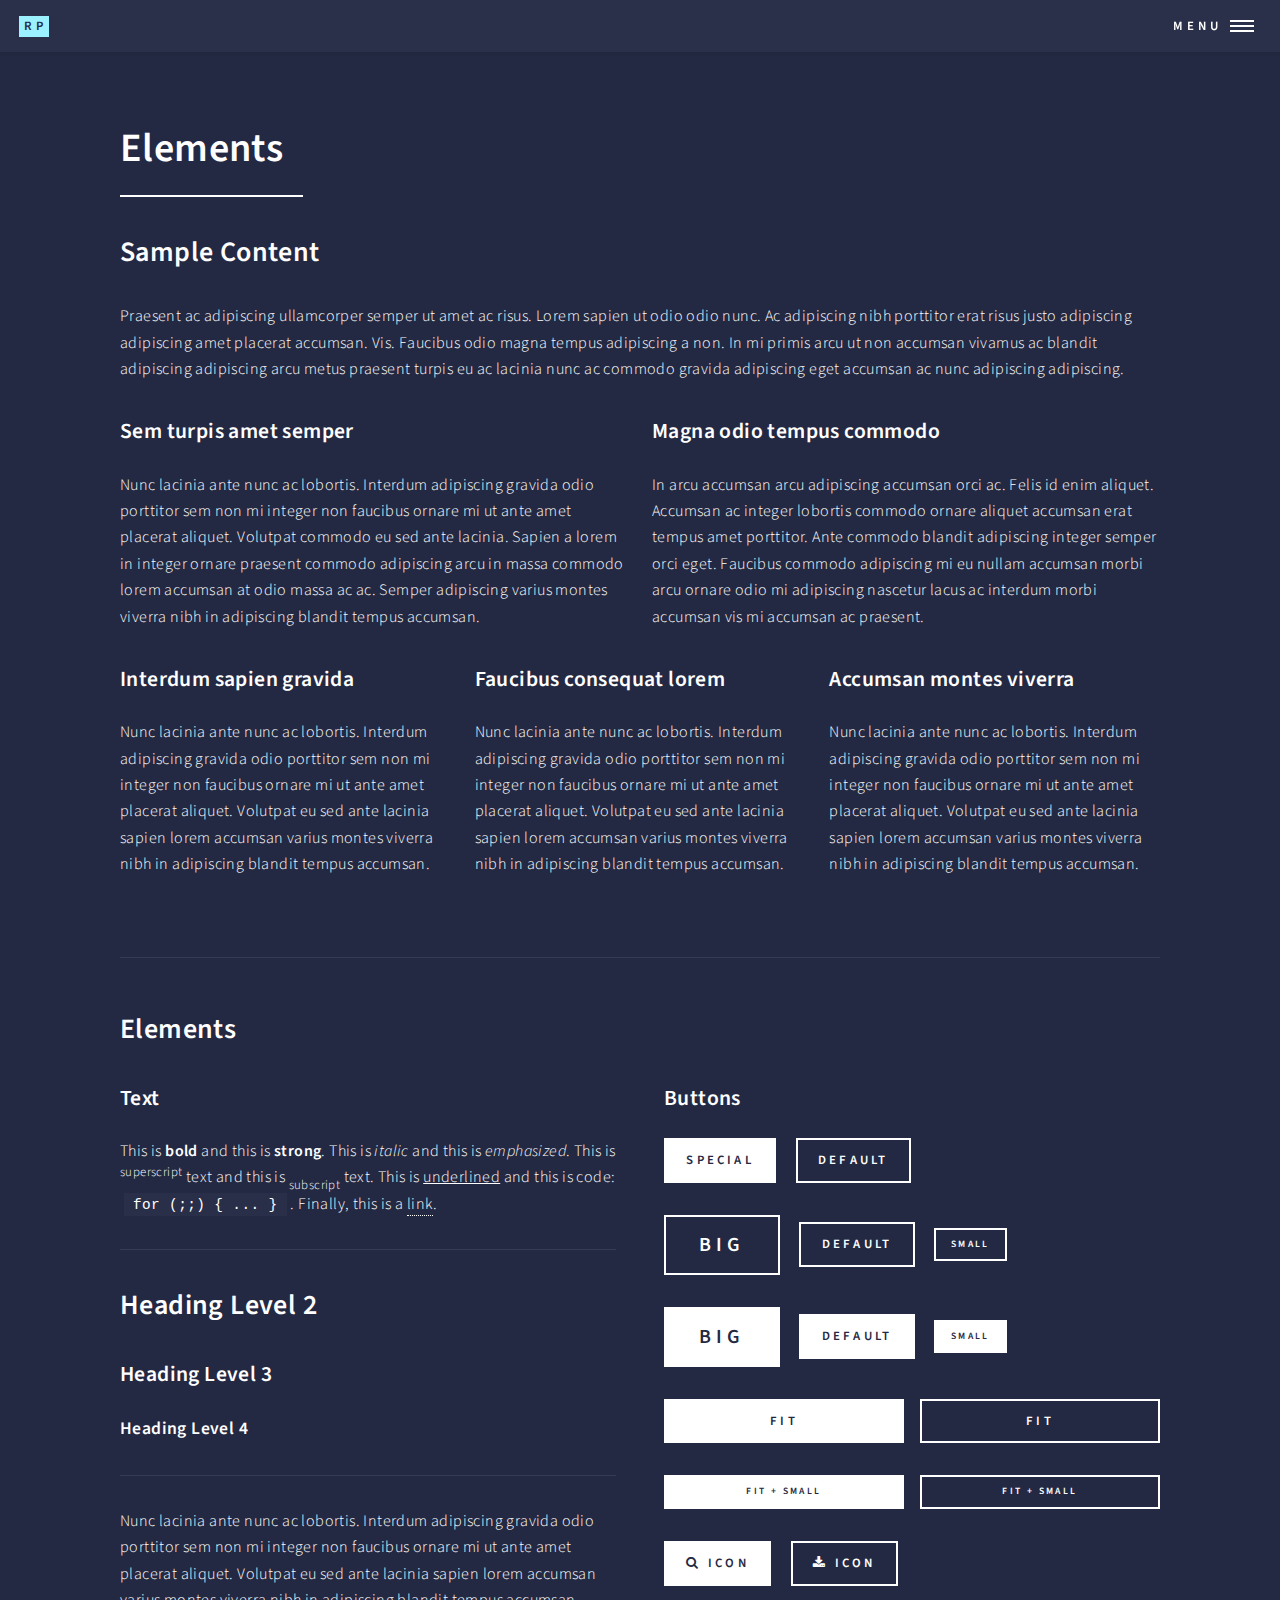
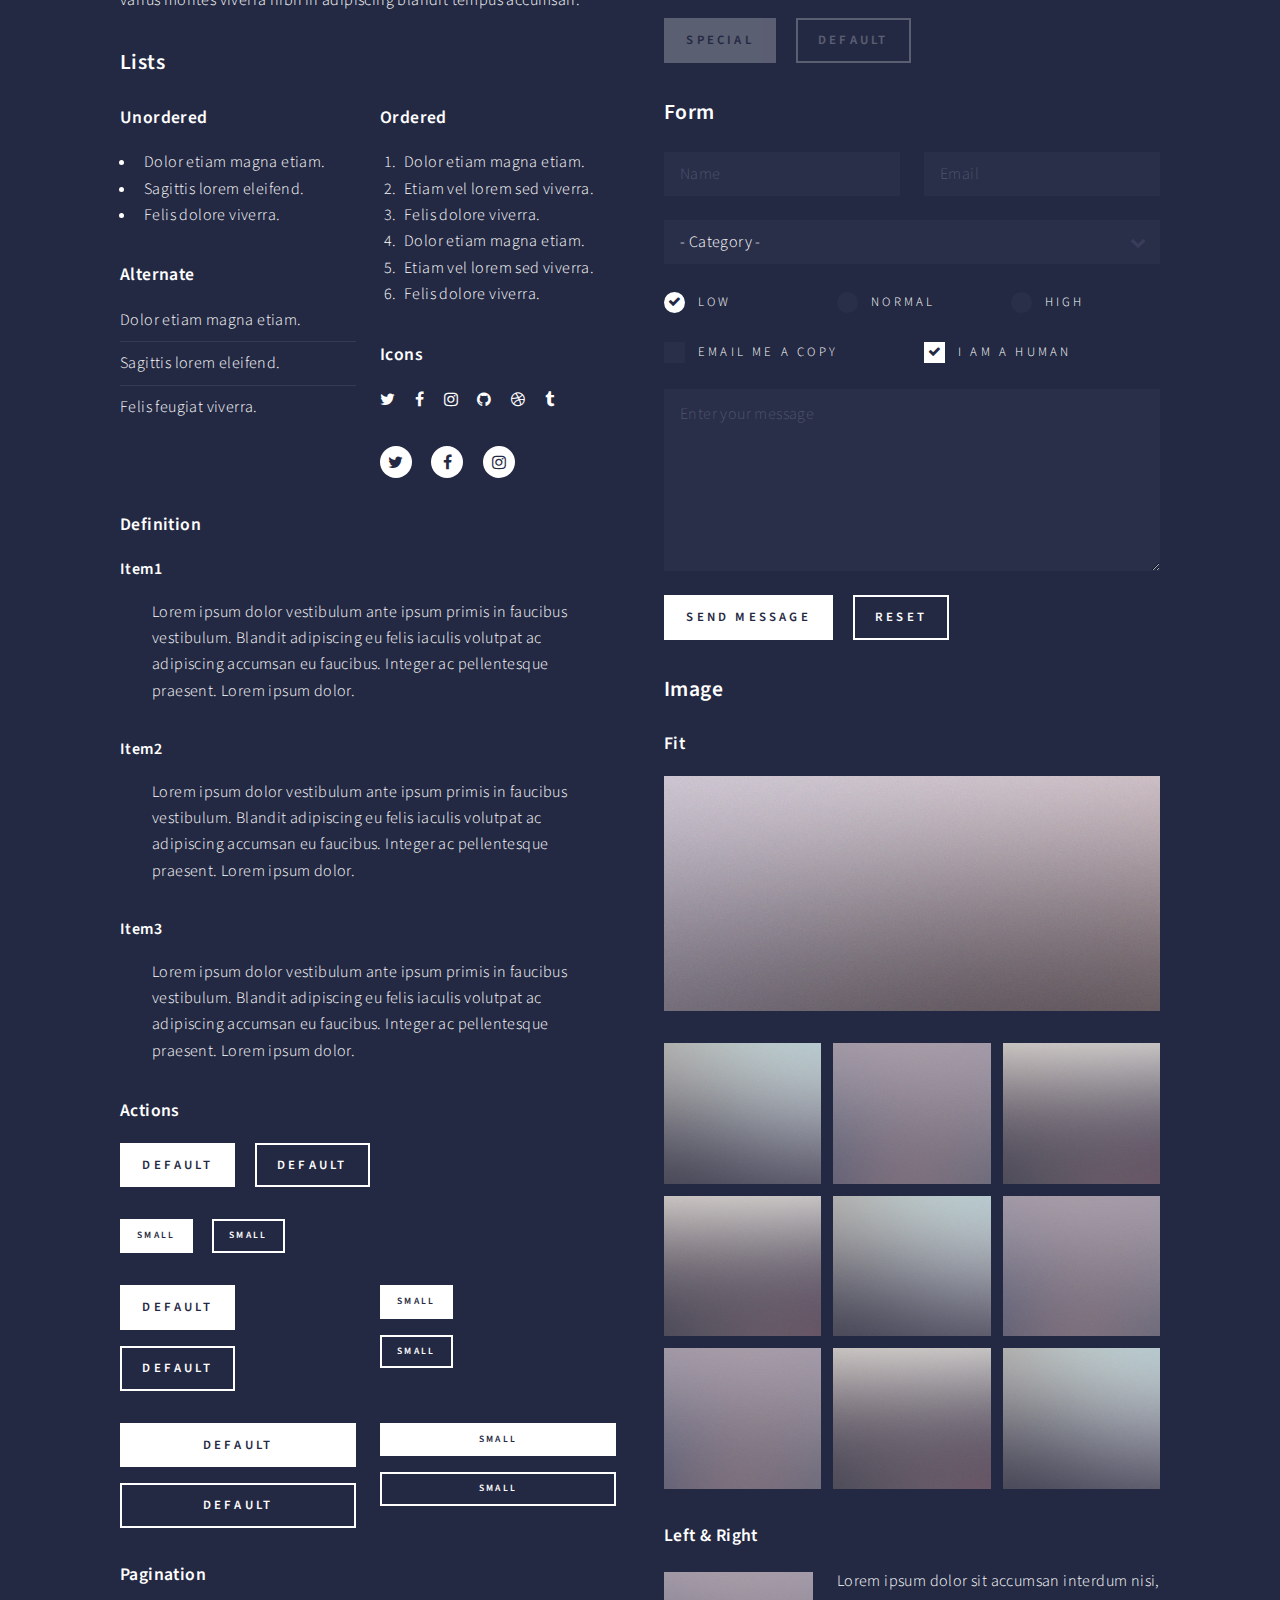
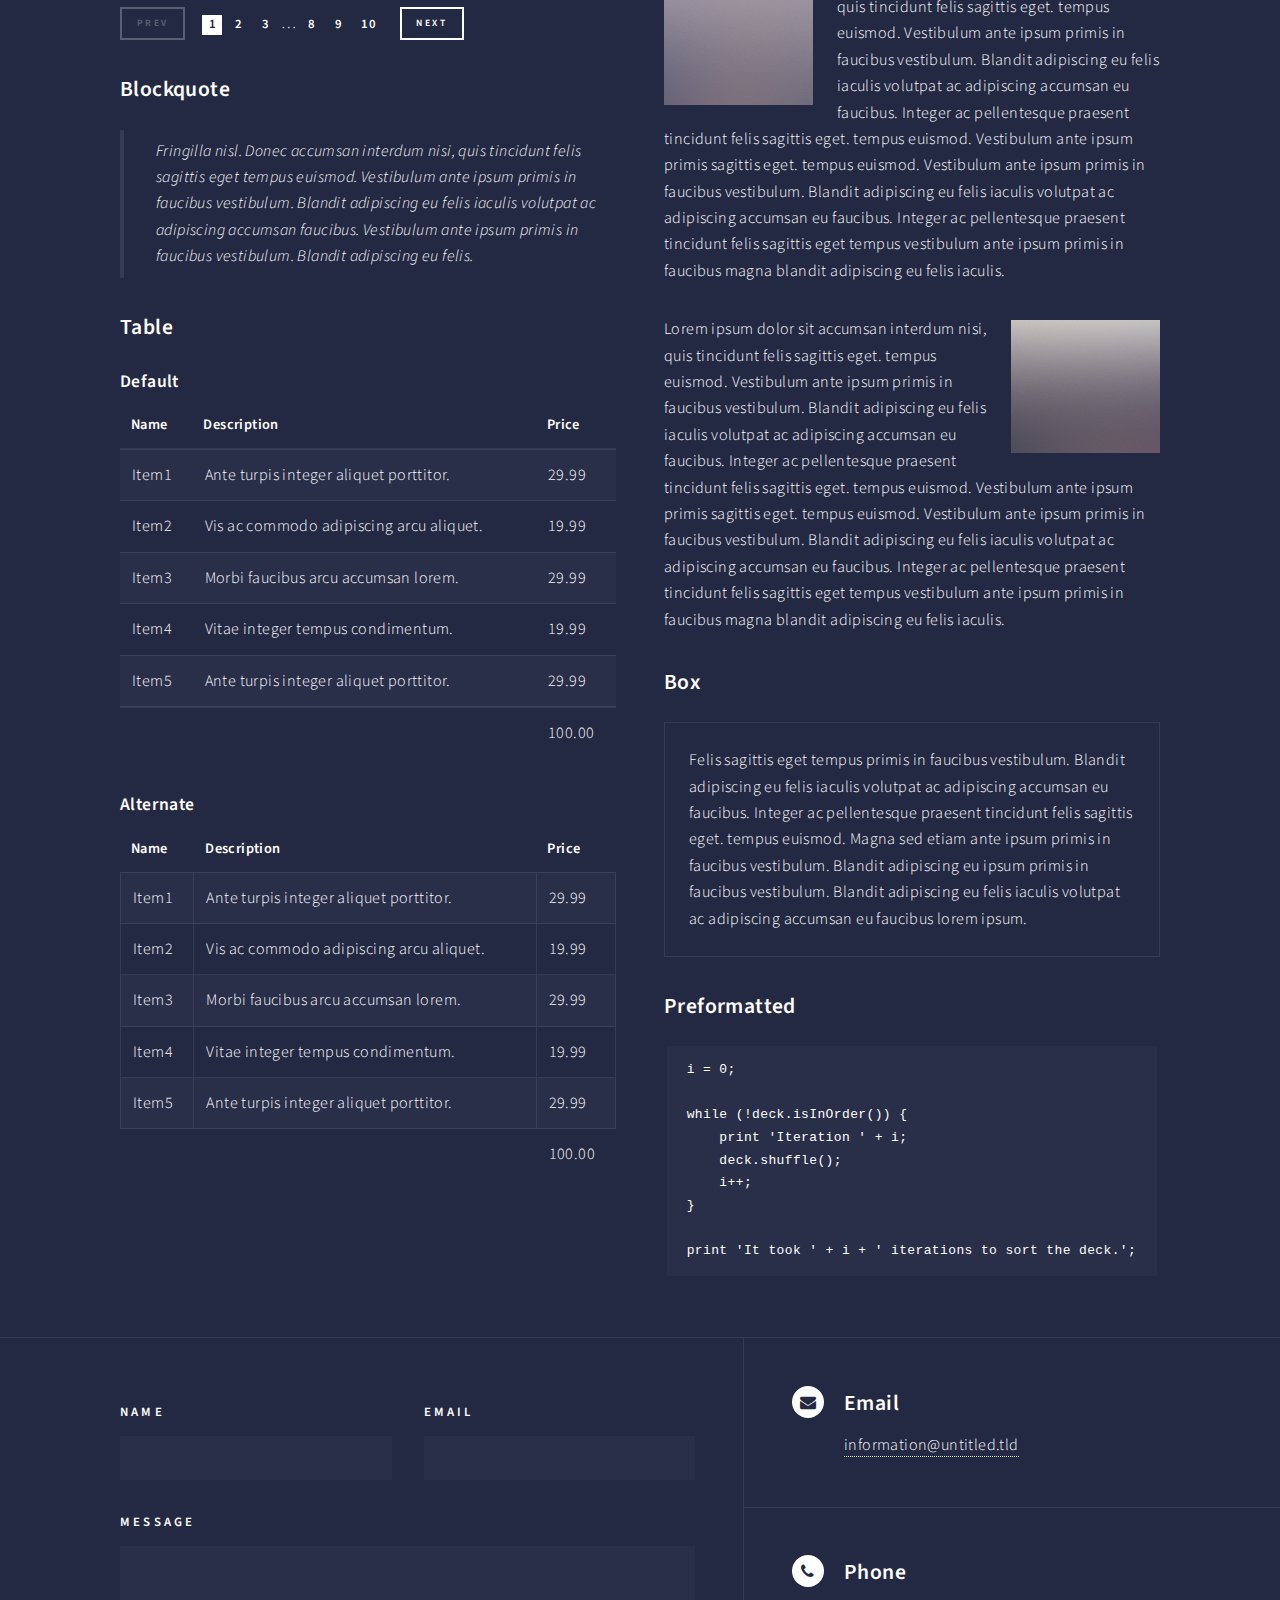
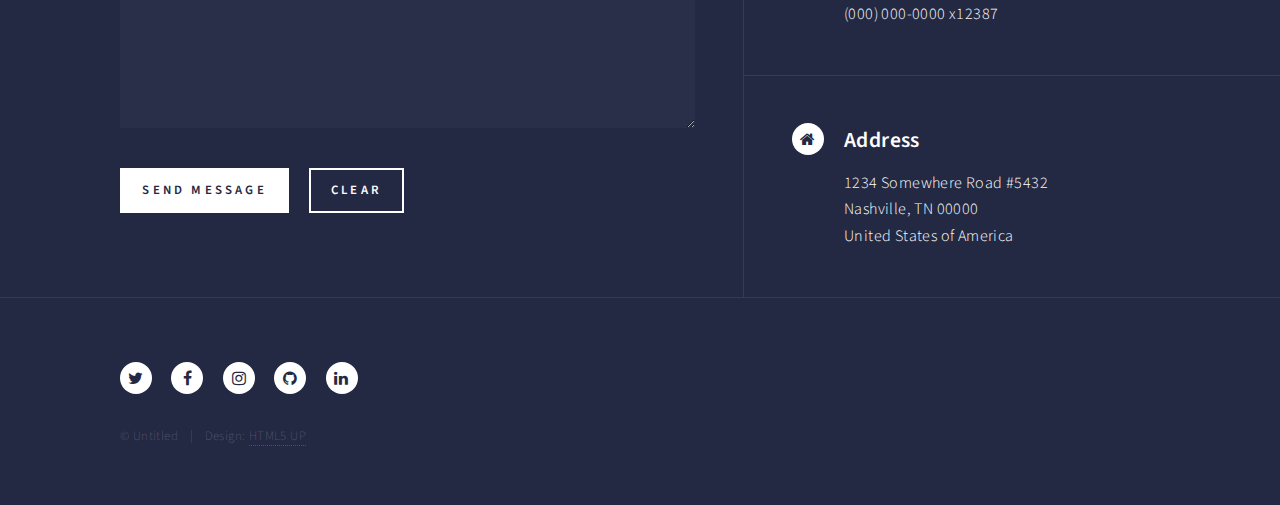
==== commit e1ac1054: "Early stage text and formatting changes" ====
--- a/elements.html
+++ b/elements.html
@@ -6,7 +6,7 @@
 -->
 <html>
 	<head>
-		<title>Elements - Forty by HTML5 UP</title>
+		<title>Rohan Patel</title>
 		<meta charset="utf-8" />
 		<meta name="viewport" content="width=device-width, initial-scale=1, user-scalable=no" />
 		<!--[if lte IE 8]><script src="assets/js/ie/html5shiv.js"></script><![endif]-->
@@ -21,7 +21,7 @@
 
 				<!-- Header -->
 					<header id="header">
-						<a href="index.html" class="logo"><strong>Forty</strong> <span>by HTML5 UP</span></a>
+						<a href="index.html" class="logo"><strong>RP</strong></a>
 						<nav>
 							<a href="#menu">Menu</a>
 						</nav>
@@ -34,10 +34,6 @@
 							<li><a href="landing.html">Landing</a></li>
 							<li><a href="generic.html">Generic</a></li>
 							<li><a href="elements.html">Elements</a></li>
-						</ul>
-						<ul class="actions vertical">
-							<li><a href="#" class="button special fit">Get Started</a></li>
-							<li><a href="#" class="button fit">Log In</a></li>
 						</ul>
 					</nav>
 
